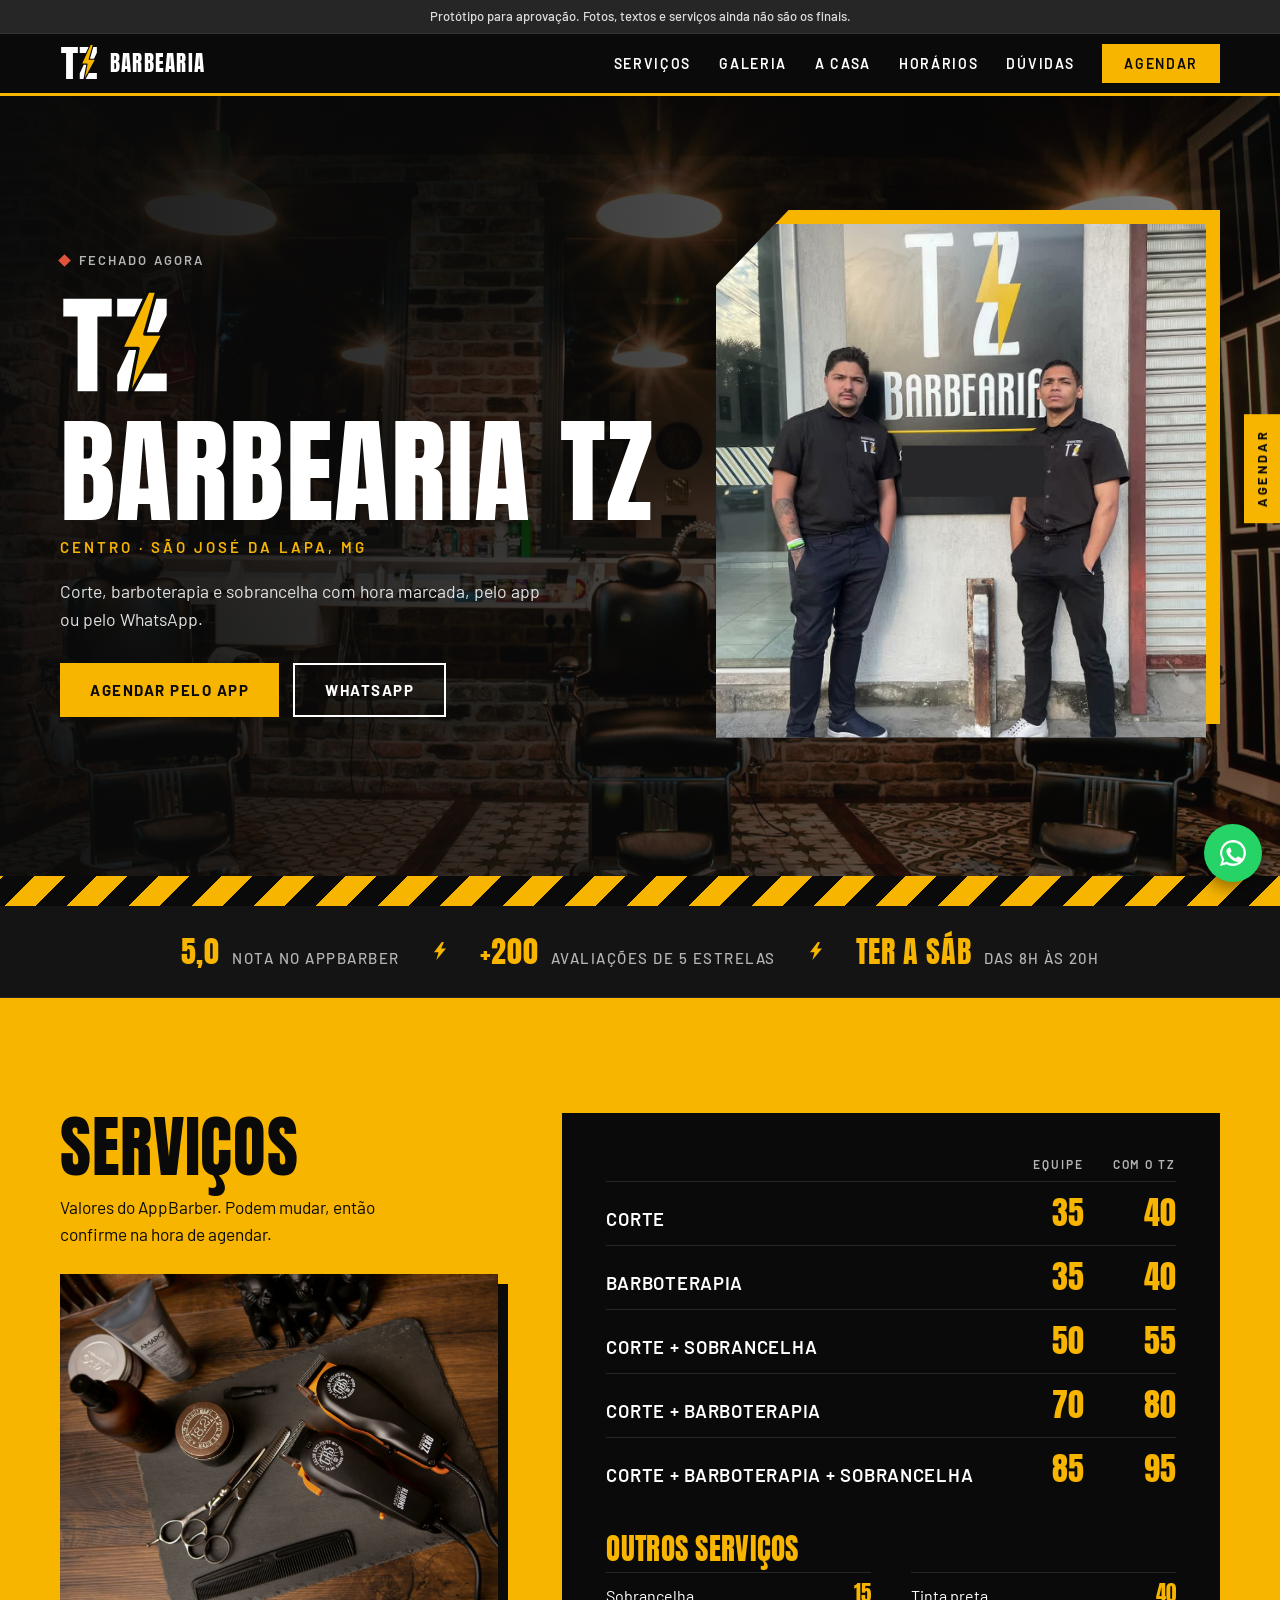
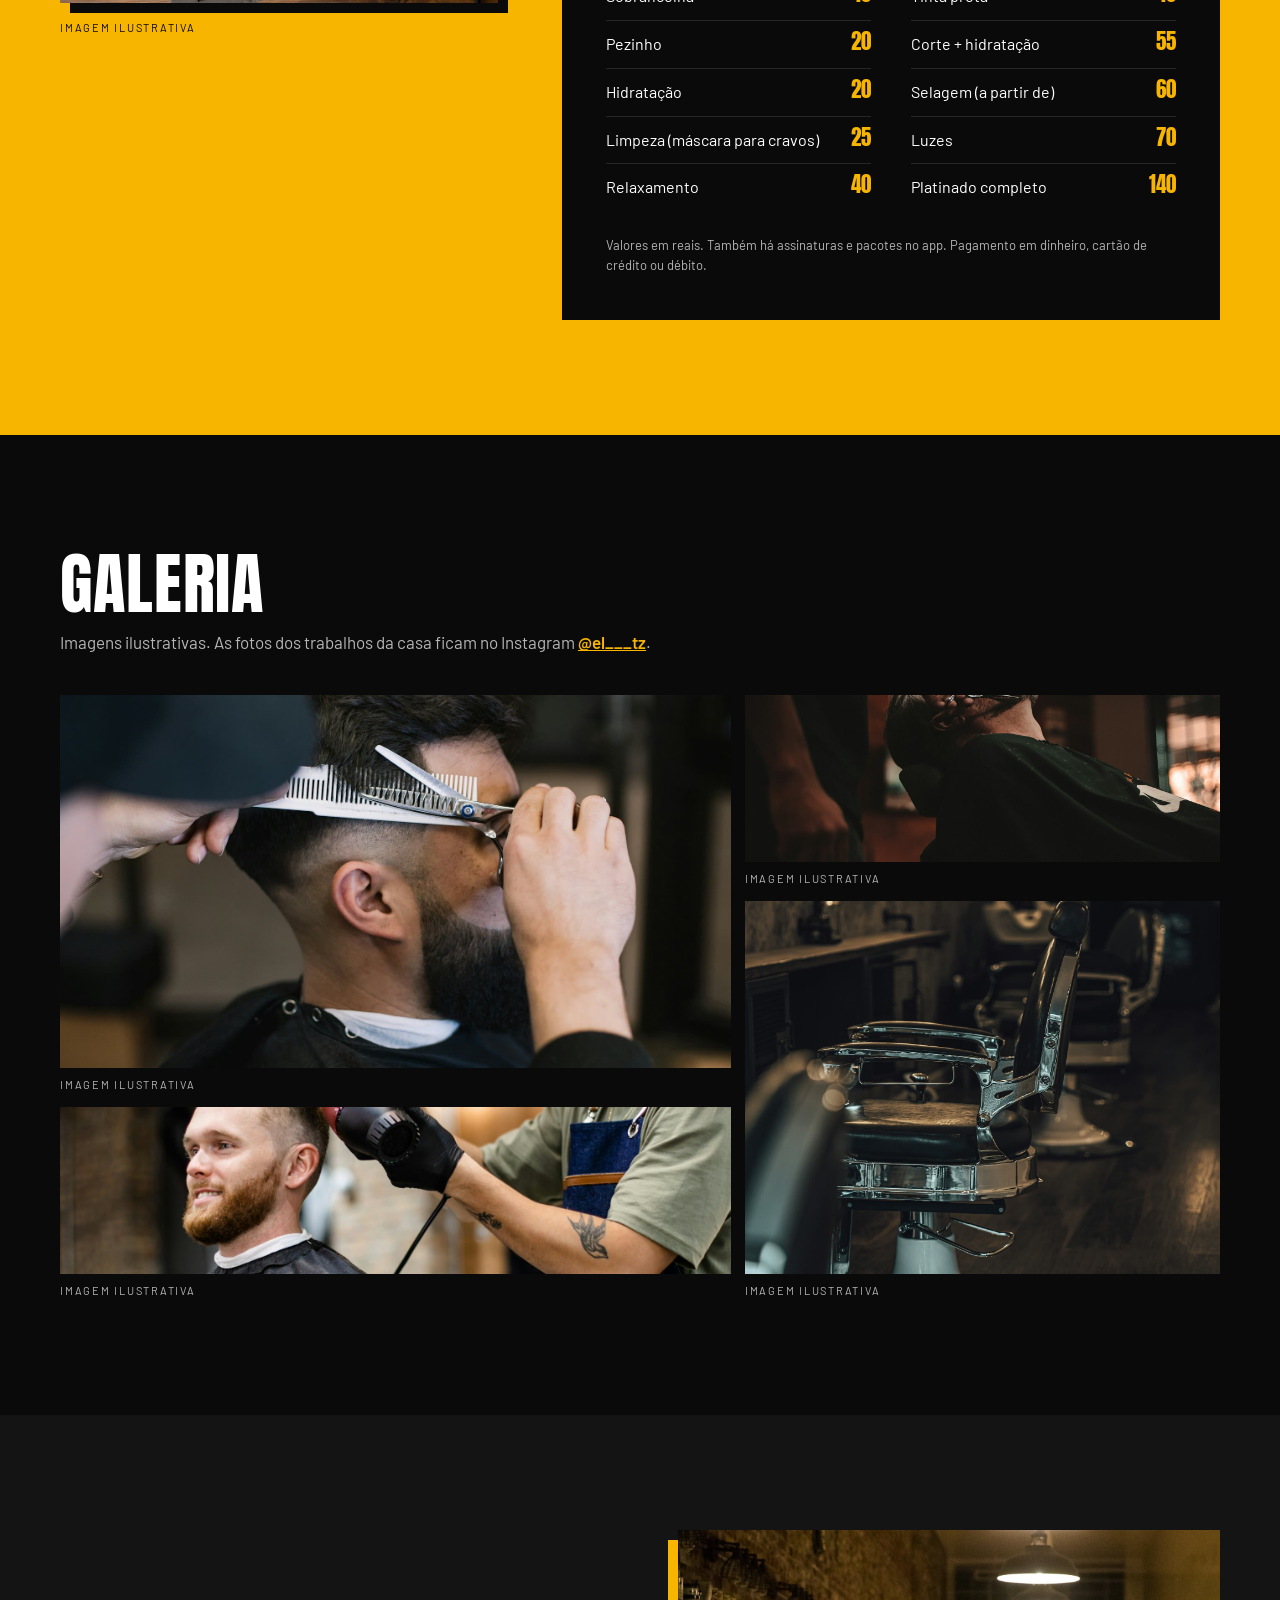
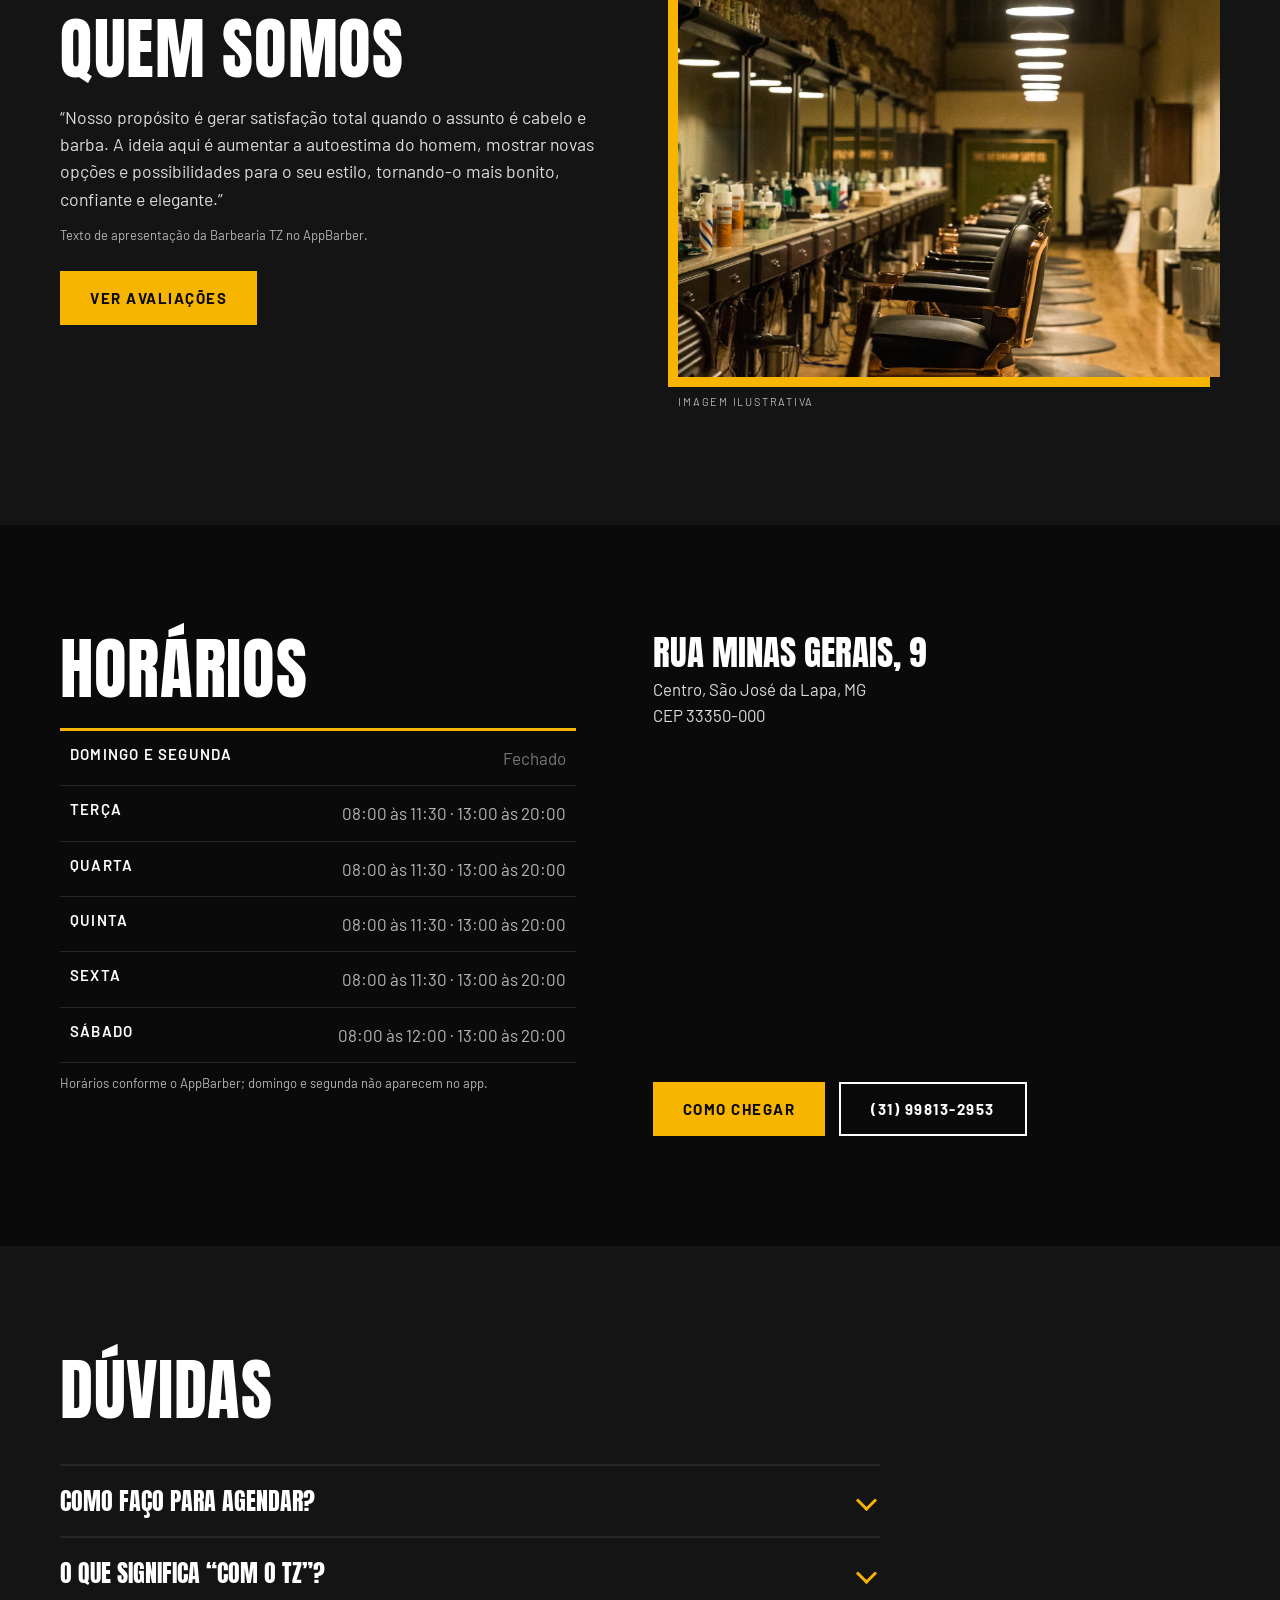
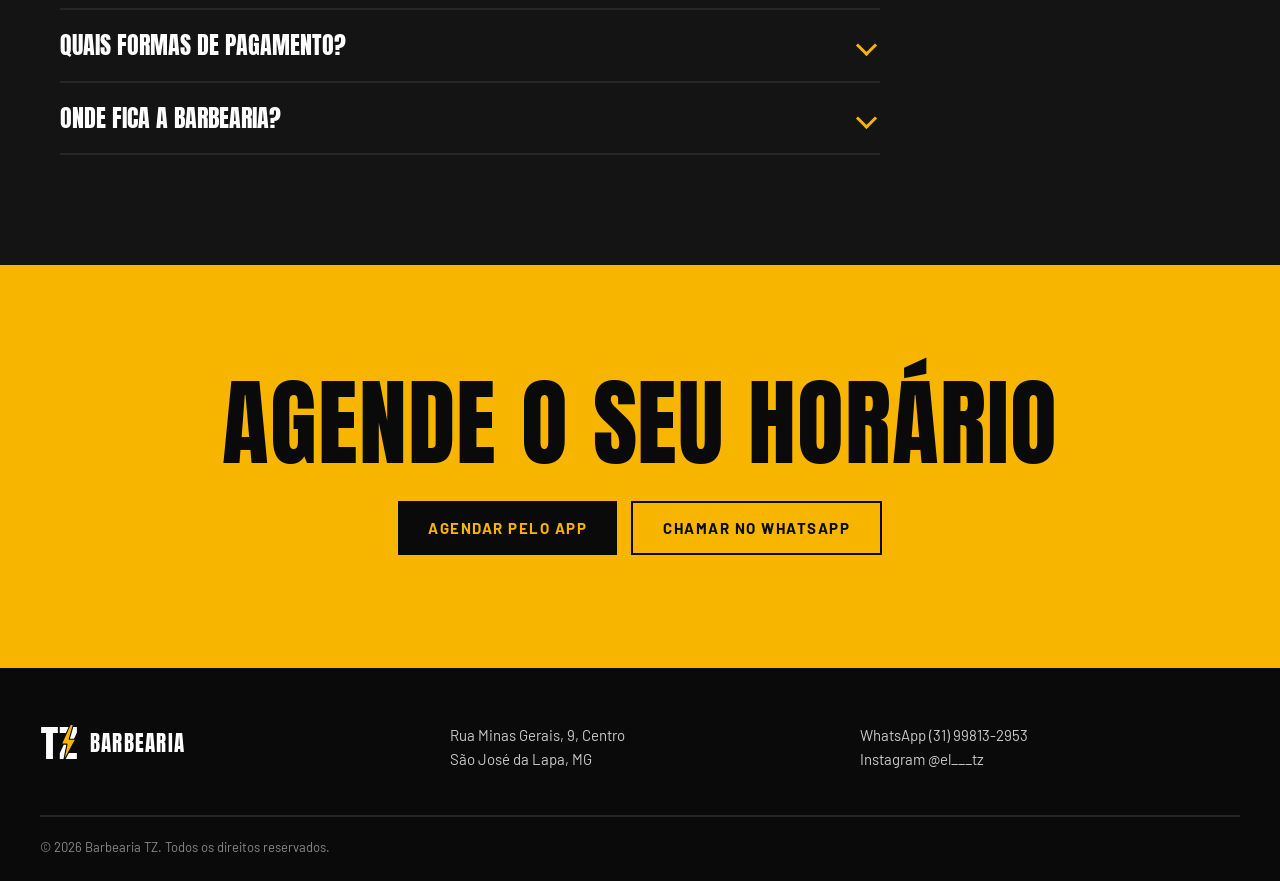
==== 2-raio/index.html @ e1d06c8e "Barbearia TZ: três protótipos (tradição, raio, clube)" ====
<!doctype html>
<html lang="pt-BR">
<head>
<meta charset="utf-8">
<meta name="viewport" content="width=device-width, initial-scale=1">
<title>Barbearia TZ | Barbearia em São José da Lapa</title>
<meta name="description" content="Barbearia TZ, no Centro de São José da Lapa (MG). Corte, barboterapia e sobrancelha com hora marcada pelo app ou pelo WhatsApp.">
<meta name="robots" content="noindex, nofollow">
<meta name="theme-color" content="#0a0a0a">
<meta property="og:title" content="Barbearia TZ | São José da Lapa">
<meta property="og:description" content="Corte, barba e sobrancelha com hora marcada.">
<meta property="og:image" content="og.png">
<link rel="icon" href="favicon.svg" type="image/svg+xml">
<link rel="apple-touch-icon" href="apple-touch-icon.png">
<link rel="preload" href="fonts/anton-latin-400-normal.woff2" as="font" type="font/woff2" crossorigin>
<link rel="preload" href="fonts/barlow-latin-500-normal.woff2" as="font" type="font/woff2" crossorigin>
<link rel="stylesheet" href="style.css">
</head>
<body>
<svg width="0" height="0" style="position:absolute" aria-hidden="true">
  <symbol id="tz" viewBox="0 0 100 100">
    <path fill="currentColor" d="M3 8H47V24H34V92H16V24H3Z"/>
    <path fill="currentColor" d="M52 8H97V23L72 76H97V92H52V77L77 24H52Z"/>
    <path fill="#f7b500" stroke="#0a0a0a" stroke-width="3" stroke-linejoin="round" d="M80 1L56 53H71L62 99L94 40H77L88 1Z"/>
  </symbol>
  <symbol id="raio" viewBox="0 0 40 60"><path fill="currentColor" d="M26 0L0 34H15L8 60L40 22H24L33 0Z"/></symbol>
  <symbol id="zap" viewBox="0 0 32 32"><path fill="currentColor" d="M16 3a13 13 0 0 0-11 19.7L3 29l6.5-1.7A13 13 0 1 0 16 3zm0 2.4a10.6 10.6 0 1 1-5.6 19.6l-.4-.2-3.8 1 1-3.7-.3-.4A10.6 10.6 0 0 1 16 5.4zm-4.3 5.5c-.3 0-.7.1-1 .5-.4.4-1.3 1.3-1.3 3.1s1.4 3.6 1.5 3.8c.2.2 2.6 4.1 6.4 5.6 3.2 1.2 3.8 1 4.5.9.7-.1 2.2-.9 2.5-1.8.3-.9.3-1.6.2-1.8-.1-.2-.4-.3-.8-.5l-2.5-1.2c-.3-.1-.6-.2-.9.2l-1.1 1.4c-.2.3-.5.3-.9.1-.4-.2-1.6-.6-3-1.9-1.100-1-1.900-2.300-2.100-2.700-.2-.4 0-.6.2-.8l.6-.7c.2-.2.3-.4.4-.7.1-.3 0-.5 0-.7l-1.100-2.700c-.3-.7-.6-.7-.9-.7z"/></symbol>
</svg>

<div class="faixa">Protótipo para aprovação. Fotos, textos e serviços ainda não são os finais.</div>

<header class="topo">
  <a class="marca" href="#inicio" aria-label="Barbearia TZ, início">
    <svg class="marca-tz" aria-hidden="true"><use href="#tz"/></svg>
    <span>Barbearia</span>
  </a>
  <nav class="nav" aria-label="Principal">
    <a href="#servicos">Serviços</a>
    <a href="#galeria">Galeria</a>
    <a href="#casa">A casa</a>
    <a href="#horarios">Horários</a>
    <a href="#perguntas">Dúvidas</a>
    <a class="nav-cta" href="https://sites.appbarber.com.br/barbeariatz" target="_blank" rel="noopener">Agendar</a>
  </nav>
  <button class="menu-btn" type="button" aria-label="Abrir menu" aria-expanded="false"><span></span><span></span></button>
</header>

<a class="aba" href="https://sites.appbarber.com.br/barbeariatz" target="_blank" rel="noopener">Agendar</a>
<a class="zap" data-wa href="#" aria-label="Chamar no WhatsApp"><svg aria-hidden="true"><use href="#zap"/></svg></a>

<main id="inicio">

<section class="hero">
  <div class="hero-fundo" aria-hidden="true"></div>
  <div class="hero-in">
    <div class="hero-txt">
      <p class="aberto" data-aberto><i></i><span class="txt">Horário</span></p>
      <svg class="hero-tz" aria-label="TZ"><use href="#tz"/></svg>
      <h1>Barbearia TZ</h1>
      <p class="cidade">Centro · São José da Lapa, MG</p>
      <p class="lead">Corte, barboterapia e sobrancelha com hora marcada, pelo app ou pelo WhatsApp.</p>
      <div class="acoes">
        <a class="btn btn-am" href="https://sites.appbarber.com.br/barbeariatz" target="_blank" rel="noopener">Agendar pelo app</a>
        <a class="btn btn-ln" data-wa href="#">WhatsApp</a>
      </div>
    </div>
    <figure class="hero-foto">
      <img src="img/dupla.jpg" alt="Dois barbeiros da Barbearia TZ em frente à fachada da loja" width="1200" height="1200" fetchpriority="high">
    </figure>
  </div>
</section>

<div class="toldo" aria-hidden="true"></div>

<section class="fatos" aria-label="Destaques">
  <p><b>5,0</b> nota no AppBarber</p>
  <svg aria-hidden="true"><use href="#raio"/></svg>
  <p><b>+200</b> avaliações de 5 estrelas</p>
  <svg aria-hidden="true"><use href="#raio"/></svg>
  <p><b>Ter a sáb</b> das 8h às 20h</p>
</section>

<section class="servicos" id="servicos">
  <div class="wrap serv-grid">
    <div class="serv-lado rv">
      <h2>Serviços</h2>
      <p>Valores do AppBarber. Podem mudar, então confirme na hora de agendar.</p>
      <figure>
        <img src="img/ferramentas.jpg" alt="Máquinas, tesoura e pente sobre uma bancada" loading="lazy">
        <figcaption>Imagem ilustrativa</figcaption>
      </figure>
    </div>
    <div class="quadro rv">
      <div class="q-cab"><span></span><span>Equipe</span><span>Com o TZ</span></div>
      <div class="q-lin"><span>Corte</span><b>35</b><b>40</b></div>
      <div class="q-lin"><span>Barboterapia</span><b>35</b><b>40</b></div>
      <div class="q-lin"><span>Corte + sobrancelha</span><b>50</b><b>55</b></div>
      <div class="q-lin"><span>Corte + barboterapia</span><b>70</b><b>80</b></div>
      <div class="q-lin"><span>Corte + barboterapia + sobrancelha</span><b>85</b><b>95</b></div>
      <h3>Outros serviços</h3>
      <ul>
        <li><span>Sobrancelha</span><b>15</b></li>
        <li><span>Pezinho</span><b>20</b></li>
        <li><span>Hidratação</span><b>20</b></li>
        <li><span>Limpeza (máscara para cravos)</span><b>25</b></li>
        <li><span>Relaxamento</span><b>40</b></li>
        <li><span>Tinta preta</span><b>40</b></li>
        <li><span>Corte + hidratação</span><b>55</b></li>
        <li><span>Selagem (a partir de)</span><b>60</b></li>
        <li><span>Luzes</span><b>70</b></li>
        <li><span>Platinado completo</span><b>140</b></li>
      </ul>
      <p class="q-nota">Valores em reais. Também há assinaturas e pacotes no app. Pagamento em dinheiro, cartão de crédito ou débito.</p>
    </div>
  </div>
</section>

<section class="galeria" id="galeria">
  <div class="wrap">
    <div class="cab rv"><h2>Galeria</h2><p>Imagens ilustrativas. As fotos dos trabalhos da casa ficam no Instagram <a href="https://www.instagram.com/el___tz/" target="_blank" rel="noopener">@el___tz</a>.</p></div>
    <div class="colagem">
      <figure class="g1 rv"><img src="img/tesoura.jpg" alt="Barbeiro aparando o cabelo com tesoura e pente" loading="lazy"><figcaption>Imagem ilustrativa</figcaption></figure>
      <figure class="g2 rv"><img src="img/cliente-cadeira.jpg" alt="Cliente com a cabeça inclinada durante o acabamento da barba" loading="lazy"><figcaption>Imagem ilustrativa</figcaption></figure>
      <figure class="g3 rv"><img src="img/cadeira-preta.jpg" alt="Detalhe de uma cadeira de barbeiro preta e cromada" loading="lazy"><figcaption>Imagem ilustrativa</figcaption></figure>
      <figure class="g4 rv"><img src="img/secador.jpg" alt="Barbeiro secando o cabelo de um cliente" loading="lazy"><figcaption>Imagem ilustrativa</figcaption></figure>
    </div>
  </div>
</section>

<section class="casa" id="casa">
  <div class="wrap casa-grid">
    <div class="casa-txt rv">
      <h2>Quem somos</h2>
      <p>“Nosso propósito é gerar satisfação total quando o assunto é cabelo e barba. A ideia aqui é aumentar a autoestima do homem, mostrar novas opções e possibilidades para o seu estilo, tornando-o mais bonito, confiante e elegante.”</p>
      <p class="peq">Texto de apresentação da Barbearia TZ no AppBarber.</p>
      <a class="btn btn-am" href="https://sites.appbarber.com.br/barbeariatz" target="_blank" rel="noopener">Ver avaliações</a>
    </div>
    <figure class="casa-foto rv">
      <img src="img/luminarias.jpg" alt="Interior de barbearia com cadeiras alinhadas e luminárias no teto" loading="lazy">
      <figcaption>Imagem ilustrativa</figcaption>
    </figure>
  </div>
</section>

<section class="horarios" id="horarios">
  <div class="wrap hor-grid">
    <div class="rv">
      <h2>Horários</h2>
      <ul class="hor">
        <li class="off"><span>Domingo e segunda</span><b>Fechado</b></li>
        <li data-dia="2"><span>Terça</span><b>08:00 às 11:30 · 13:00 às 20:00</b></li>
        <li data-dia="3"><span>Quarta</span><b>08:00 às 11:30 · 13:00 às 20:00</b></li>
        <li data-dia="4"><span>Quinta</span><b>08:00 às 11:30 · 13:00 às 20:00</b></li>
        <li data-dia="5"><span>Sexta</span><b>08:00 às 11:30 · 13:00 às 20:00</b></li>
        <li data-dia="6"><span>Sábado</span><b>08:00 às 12:00 · 13:00 às 20:00</b></li>
      </ul>
      <p class="peq">Horários conforme o AppBarber; domingo e segunda não aparecem no app.</p>
    </div>
    <div class="local rv">
      <address><b>Rua Minas Gerais, 9</b>Centro, São José da Lapa, MG<br>CEP 33350-000</address>
      <div class="mapa"><iframe title="Mapa da Barbearia TZ" loading="lazy" referrerpolicy="no-referrer-when-downgrade" src="https://maps.google.com/maps?q=Rua%20Minas%20Gerais%209%20S%C3%A3o%20Jos%C3%A9%20da%20Lapa%20MG&amp;output=embed"></iframe></div>
      <div class="acoes">
        <a class="btn btn-am" href="https://www.google.com/maps/search/?api=1&amp;query=Rua+Minas+Gerais+9+Centro+S%C3%A3o+Jos%C3%A9+da+Lapa+MG" target="_blank" rel="noopener">Como chegar</a>
        <a class="btn btn-ln" data-wa href="#">(31) 99813-2953</a>
      </div>
    </div>
  </div>
</section>

<section class="duvidas" id="perguntas">
  <div class="wrap">
    <div class="cab rv"><h2>Dúvidas</h2></div>
    <div class="faq rv">
      <details><summary>Como faço para agendar?</summary><div><p>Pelo app ou site do AppBarber (botão “Agendar pelo app”) ou chamando no WhatsApp (31) 99813-2953.</p></div></details>
      <details><summary>O que significa “com o TZ”?</summary><div><p>É o atendimento feito pelo próprio TZ, com valor um pouco maior. Confirme os detalhes no app.</p></div></details>
      <details><summary>Quais formas de pagamento?</summary><div><p>Dinheiro, cartão de crédito e cartão de débito.</p></div></details>
      <details><summary>Onde fica a barbearia?</summary><div><p>Rua Minas Gerais, 9, Centro, em São José da Lapa (MG).</p></div></details>
    </div>
  </div>
</section>

<section class="fecho">
  <h2>Agende o seu horário</h2>
  <div class="acoes">
    <a class="btn btn-pr" href="https://sites.appbarber.com.br/barbeariatz" target="_blank" rel="noopener">Agendar pelo app</a>
    <a class="btn btn-pr-ln" data-wa href="#">Chamar no WhatsApp</a>
  </div>
</section>
</main>

<footer class="rodape">
  <div class="rod-grid">
    <a class="marca" href="#inicio"><svg class="marca-tz" aria-hidden="true"><use href="#tz"/></svg><span>Barbearia</span></a>
    <p>Rua Minas Gerais, 9, Centro<br>São José da Lapa, MG</p>
    <p><a data-wa href="#">WhatsApp (31) 99813-2953</a><br><a href="https://www.instagram.com/el___tz/" target="_blank" rel="noopener">Instagram @el___tz</a></p>
  </div>
  <p class="rod-fim">© <span data-ano>2026</span> Barbearia TZ. Todos os direitos reservados.</p>
</footer>

<script src="comum.js" defer></script>
</body>
</html>
---- 2-raio/style.css ----
/* Barbearia TZ, versão 2: Raio (preto e amarelo, fotos reais, tipografia condensada) */
@font-face{font-family:"Anton";font-weight:400;font-display:swap;src:url(fonts/anton-latin-400-normal.woff2) format("woff2")}
@font-face{font-family:"Barlow";font-weight:400;font-display:swap;src:url(fonts/barlow-latin-400-normal.woff2) format("woff2")}
@font-face{font-family:"Barlow";font-weight:500;font-display:swap;src:url(fonts/barlow-latin-500-normal.woff2) format("woff2")}
@font-face{font-family:"Barlow";font-weight:600;font-display:swap;src:url(fonts/barlow-latin-600-normal.woff2) format("woff2")}
@font-face{font-family:"Barlow";font-weight:700;font-display:swap;src:url(fonts/barlow-latin-700-normal.woff2) format("woff2")}

:root{--p:#0a0a0a;--p2:#141414;--p3:#262626;--am:#f7b500;--br:#fff;--cz:#b5b5b5;--disp:"Anton",Impact,sans-serif;--txt:"Barlow",system-ui,sans-serif;--max:1200px}
*{box-sizing:border-box;margin:0;padding:0}
html{scroll-behavior:smooth;scroll-padding-top:80px;interpolate-size:allow-keywords}
body{background:var(--p);color:var(--br);font:400 17px/1.55 var(--txt);-webkit-font-smoothing:antialiased;overflow-x:hidden}
img{display:block;max-width:100%;height:auto}
a{color:inherit}
h1,h2,h3{font-family:var(--disp);font-weight:400;text-transform:uppercase;line-height:1;letter-spacing:.01em}
h2{font-size:clamp(2.4rem,5.6vw,4.2rem)}
.wrap{max-width:var(--max);margin:0 auto;padding:0 20px}
.peq{font-size:13px;color:var(--cz)}
.faixa{background:var(--p3);color:#ddd;font:500 13px/1.3 var(--txt);text-align:center;padding:8px 14px;border-bottom:1px solid #333}

/* topo */
.topo{position:sticky;top:0;z-index:50;display:flex;align-items:center;justify-content:space-between;padding:10px max(20px,calc((100vw - var(--max))/2 + 20px));background:var(--p);border-bottom:3px solid var(--am)}
.marca{display:flex;align-items:center;gap:12px;text-decoration:none;font:400 1.3rem var(--disp);text-transform:uppercase;letter-spacing:.06em}
.marca-tz{width:38px;height:38px;color:#fff}
.nav{display:flex;align-items:center;gap:28px}
.nav a{text-decoration:none;font:600 14px var(--txt);letter-spacing:.12em;text-transform:uppercase}
.nav a:not(.nav-cta):hover{color:var(--am)}
.nav-cta{background:var(--am);color:var(--p);padding:11px 22px;transition:transform .2s,background .2s}
.nav-cta:hover{transform:translateY(-2px);background:#ffc933}
.menu-btn{display:none;background:none;border:0;width:44px;height:44px;position:relative;cursor:pointer}
.menu-btn span{position:absolute;left:9px;right:9px;height:3px;background:#fff;transition:transform .3s,top .3s}
.menu-btn span:first-child{top:16px}.menu-btn span:last-child{top:25px}
.nav-open .menu-btn span:first-child{top:21px;transform:rotate(45deg)}
.nav-open .menu-btn span:last-child{top:21px;transform:rotate(-45deg)}

/* aba lateral e WhatsApp */
.aba{position:fixed;right:0;top:46%;z-index:40;background:var(--am);color:var(--p);font:700 13px var(--txt);letter-spacing:.2em;text-transform:uppercase;text-decoration:none;padding:16px 10px;writing-mode:vertical-rl;transform:rotate(180deg);transition:padding .2s}
.aba:hover{padding-inline:15px}
.zap{position:fixed;right:18px;bottom:18px;z-index:40;width:58px;height:58px;border-radius:50%;background:#25d366;color:#fff;display:grid;place-items:center;box-shadow:0 6px 18px rgba(0,0,0,.45);transition:transform .2s}
.zap:hover{transform:scale(1.07)}
.zap svg{width:32px;height:32px}

/* botões */
.btn{display:inline-flex;align-items:center;justify-content:center;min-height:54px;padding:0 30px;font:700 15px var(--txt);letter-spacing:.1em;text-transform:uppercase;text-decoration:none;transition:transform .2s,background .2s,color .2s,box-shadow .2s}
.btn:hover{transform:translate(-3px,-3px)}
.btn-am{background:var(--am);color:var(--p)}
.btn-am:hover{box-shadow:5px 5px 0 #fff}
.btn-ln{border:2px solid #fff;color:#fff}
.btn-ln:hover{background:#fff;color:var(--p)}
.btn-pr{background:var(--p);color:var(--am)}
.btn-pr:hover{box-shadow:5px 5px 0 #fff}
.btn-pr-ln{border:2px solid var(--p);color:var(--p)}
.btn-pr-ln:hover{background:var(--p);color:var(--am)}
.acoes{display:flex;flex-wrap:wrap;gap:14px;margin-top:30px}

/* hero com foto de fundo */
.hero{position:relative;overflow:hidden;min-height:calc(100svh - 120px);display:flex;align-items:center}
.hero-fundo{position:absolute;inset:0;background:linear-gradient(90deg,rgba(10,10,10,.94) 0,rgba(10,10,10,.78) 45%,rgba(10,10,10,.5) 100%),url(img/cadeira-tijolo.jpg) center/cover}
.hero-in{position:relative;z-index:1;width:100%;max-width:var(--max);margin:0 auto;padding:70px 20px 80px;display:grid;grid-template-columns:1.1fr .9fr;gap:40px;align-items:center}
.aberto{display:inline-flex;align-items:center;gap:10px;font:600 13px var(--txt);letter-spacing:.16em;text-transform:uppercase;color:var(--cz);margin-bottom:22px}
.aberto i{width:9px;height:9px;background:#777;transform:rotate(45deg)}
.aberto.on i{background:#4cc36f}.aberto.off i{background:#e0533a}
.hero-tz{width:clamp(74px,9vw,110px);height:clamp(74px,9vw,110px);color:#fff;display:block;margin-bottom:18px}
.hero h1{font-size:clamp(3.6rem,9vw,7.6rem);line-height:.92}
.cidade{margin-top:14px;font:600 15px var(--txt);letter-spacing:.2em;text-transform:uppercase;color:var(--am)}
.lead{margin-top:22px;max-width:28em;color:#e2e2e2;font-size:1.1rem}
.hero-foto{position:relative;margin-right:14px}
.hero-foto img{width:100%;aspect-ratio:1/1.05;object-fit:cover;object-position:50% 30%;clip-path:polygon(12% 0,100% 0,100% 100%,0 100%,0 12%)}
.hero-foto::before{content:"";position:absolute;inset:-14px -14px 14px 14px;background:var(--am);clip-path:polygon(12% 0,100% 0,100% 100%,0 100%,0 12%);z-index:-1}

/* toldo (listras como as da fachada) */
.toldo{height:30px;background:repeating-linear-gradient(-45deg,var(--am) 0 22px,var(--p) 22px 44px)}

/* fatos */
.fatos{display:flex;flex-wrap:wrap;align-items:center;justify-content:center;gap:14px 34px;padding:30px 20px;background:var(--p2);border-bottom:1px solid var(--p3)}
.fatos p{font:500 15px var(--txt);letter-spacing:.1em;text-transform:uppercase;color:var(--cz)}
.fatos b{font:400 1.9rem/1 var(--disp);color:var(--am);margin-right:8px;letter-spacing:.02em}
.fatos svg{width:12px;height:20px;color:var(--am);flex:none}

/* serviços */
.servicos{background:var(--am);color:var(--p);padding:clamp(70px,9vw,120px) 0}
.serv-grid{display:grid;grid-template-columns:.8fr 1.2fr;gap:clamp(30px,5vw,70px);align-items:start}
.serv-lado{position:sticky;top:100px}
.serv-lado p{margin:14px 0 26px;font-size:1.08rem;max-width:22em}
.serv-lado figure{position:relative}
.serv-lado img{width:100%;aspect-ratio:4/3;object-fit:cover;box-shadow:10px 10px 0 var(--p)}
.serv-lado figcaption,.casa-foto figcaption,.colagem figcaption{font-size:11px;letter-spacing:.16em;text-transform:uppercase;margin-top:16px}
.quadro{background:var(--p);color:#fff;padding:clamp(22px,4vw,44px)}
.q-cab,.q-lin{display:grid;grid-template-columns:1fr 70px 84px;gap:8px;align-items:baseline}
.q-cab{font:600 12px var(--txt);letter-spacing:.16em;text-transform:uppercase;color:var(--cz);text-align:right;padding-bottom:10px}
.q-lin{padding:15px 0;border-top:1px solid var(--p3)}
.q-lin span{font:600 1.15rem/1.2 var(--txt);text-transform:uppercase;letter-spacing:.04em}
.q-lin b{font:400 2rem/1 var(--disp);color:var(--am);text-align:right}
.q-lin:hover{background:rgba(247,181,0,.07)}
.quadro h3{font-size:1.8rem;margin:34px 0 8px;color:var(--am)}
.quadro ul{list-style:none;columns:2;column-gap:40px}
.quadro li{display:flex;justify-content:space-between;gap:12px;padding:11px 0;border-top:1px solid var(--p3);break-inside:avoid;font-size:1rem}
.quadro li b{font:400 1.3rem/1 var(--disp);color:var(--am)}
.q-nota{margin-top:24px;font-size:13px;color:var(--cz)}

/* galeria */
.galeria{padding:clamp(70px,9vw,120px) 0;background:var(--p)}
.cab{margin-bottom:40px}
.cab p{margin-top:12px;color:var(--cz);max-width:36em}
.cab a{color:var(--am);font-weight:600}
.colagem{display:grid;grid-template-columns:repeat(12,1fr);grid-auto-rows:clamp(120px,15vw,200px);gap:14px}
.colagem figure{position:relative;display:flex;flex-direction:column}
.colagem img{width:100%;flex:1;min-height:0;object-fit:cover;transition:transform .6s,filter .4s}
.colagem figure{overflow:hidden}
.colagem figcaption{margin:0;padding:8px 0 0;color:var(--cz);background:var(--p)}
.colagem figure:hover img{transform:scale(1.04)}
.g1{grid-column:1/8;grid-row:1/3}.g2{grid-column:8/13;grid-row:1/2}.g3{grid-column:8/10;grid-row:2/4}.g4{grid-column:1/8;grid-row:3/4}.g3{grid-column:8/13;grid-row:2/4}

/* casa */
.casa{background:var(--p2);padding:clamp(70px,9vw,120px) 0}
.casa-grid{display:grid;grid-template-columns:1fr 1fr;gap:clamp(30px,6vw,80px);align-items:center}
.casa-txt h2{margin-bottom:22px}
.casa-txt p{color:#dcdcdc;margin-bottom:12px;font-size:1.1rem}
.casa-txt .peq{font-size:13px;color:var(--cz)}
.casa-txt .btn{margin-top:14px}
.casa-foto img{width:100%;aspect-ratio:4/3.3;object-fit:cover;box-shadow:-10px 10px 0 var(--am)}
.casa-foto figcaption{color:var(--cz)}

/* horários */
.horarios{padding:clamp(70px,9vw,110px) 0;background:var(--p)}
.hor-grid{display:grid;grid-template-columns:1fr 1.1fr;gap:clamp(30px,6vw,80px);align-items:start}
.hor{list-style:none;margin:26px 0 10px;border-top:3px solid var(--am)}
.hor li{display:flex;justify-content:space-between;gap:14px;padding:14px 10px;border-bottom:1px solid var(--p3)}
.hor li span{font:600 15px var(--txt);text-transform:uppercase;letter-spacing:.08em}
.hor li b{font-weight:400;color:var(--cz);text-align:right}
.hor li.off b{color:#777}
.hor li.hoje{background:var(--am);color:var(--p)}
.hor li.hoje b{color:var(--p);font-weight:600}
.hor li.hoje span::after{content:" · hoje"}
address{font-style:normal;font-size:1.05rem;color:#dcdcdc;margin-bottom:18px}
address b{display:block;font:400 2.2rem/1 var(--disp);text-transform:uppercase;color:#fff;margin-bottom:6px}
.mapa iframe{width:100%;height:300px;border:0;filter:grayscale(1) contrast(1.1) invert(.92)}

/* faq */
.duvidas{padding:clamp(70px,9vw,110px) 0;background:var(--p2)}
.faq{max-width:820px}
details{border-bottom:2px solid var(--p3)}
details:first-child{border-top:2px solid var(--p3)}
summary{list-style:none;cursor:pointer;display:flex;justify-content:space-between;align-items:center;gap:18px;padding:22px 0;font:400 1.5rem/1.1 var(--disp);text-transform:uppercase}
summary::-webkit-details-marker{display:none}
summary::after{content:"";flex:none;width:12px;height:12px;border-right:3px solid var(--am);border-bottom:3px solid var(--am);transform:rotate(45deg);transition:transform .35s;margin-right:6px}
details[open] summary::after{transform:rotate(-135deg)}
details::details-content{block-size:0;overflow:hidden;transition:block-size .35s ease,content-visibility .35s allow-discrete}
details[open]::details-content{block-size:auto}
details p{padding:0 0 24px;color:#dcdcdc}

/* fecho */
.fecho{background:var(--am);color:var(--p);text-align:center;padding:clamp(70px,9vw,110px) 20px}
.fecho h2{font-size:clamp(2.8rem,8vw,6rem)}
.fecho .acoes{justify-content:center}

/* rodapé */
.rodape{background:var(--p);padding:56px 20px 24px;border-top:3px solid var(--am)}
.rod-grid{max-width:var(--max);margin:0 auto;display:grid;grid-template-columns:1fr 1fr 1fr;gap:30px;align-items:start}
.rodape p{color:#c8c8c8;font-size:15px}
.rodape a{text-decoration:none}.rodape p a:hover{color:var(--am)}
.rod-fim{max-width:var(--max);margin:44px auto 0;padding-top:20px;border-top:2px solid var(--p3);font-size:13px!important;color:#888!important}

/* animações */
.rv{opacity:0;transform:translateY(26px);transition:opacity .7s ease,transform .7s cubic-bezier(.2,.7,.2,1)}
.rv.vis{opacity:1;transform:none}
.colagem .rv:nth-child(2){transition-delay:.07s}.colagem .rv:nth-child(3){transition-delay:.14s}.colagem .rv:nth-child(4){transition-delay:.21s}
@media (prefers-reduced-motion:reduce){
  html{scroll-behavior:auto}
  *{transition-duration:.01ms!important;animation:none!important}
  .rv{opacity:1;transform:none}
}

/* celular */
@media (max-width:900px){
  body{font-size:16px}
  .menu-btn{display:block}
  .nav{position:fixed;inset:0 0 0 auto;width:min(320px,86vw);flex-direction:column;align-items:flex-start;justify-content:center;gap:24px;padding:40px 32px;background:var(--p);border-left:3px solid var(--am);transform:translateX(105%);transition:transform .4s cubic-bezier(.2,.7,.2,1)}
  .nav a{font-size:20px}
  .nav-open .nav{transform:none}
  .topo{z-index:60}
  .aba{display:none}
  .hero{min-height:0}
  .hero-fundo{background:linear-gradient(rgba(10,10,10,.82),rgba(10,10,10,.9)),url(img/cadeira-tijolo.jpg) center/cover}
  .hero-in{grid-template-columns:1fr;padding:40px 20px 60px;gap:44px}
  .hero-foto{max-width:480px;width:calc(100% - 14px)}
  .serv-grid,.casa-grid,.hor-grid{grid-template-columns:1fr}
  .serv-lado{position:static}
  .serv-lado img{aspect-ratio:16/10}
  .q-cab,.q-lin{grid-template-columns:1fr 54px 78px}
  .q-lin span{font-size:1rem}
  .q-lin b{font-size:1.6rem}
  .quadro ul{columns:1}
  .colagem{grid-template-columns:1fr 1fr;grid-auto-rows:46vw}
  .g1{grid-column:1/3;grid-row:1/2}.g2{grid-column:1/2;grid-row:2/3}.g3{grid-column:2/3;grid-row:2/3}.g4{grid-column:1/3;grid-row:3/4}
  .rod-grid{grid-template-columns:1fr}
  .acoes .btn{flex:1 1 100%}
}
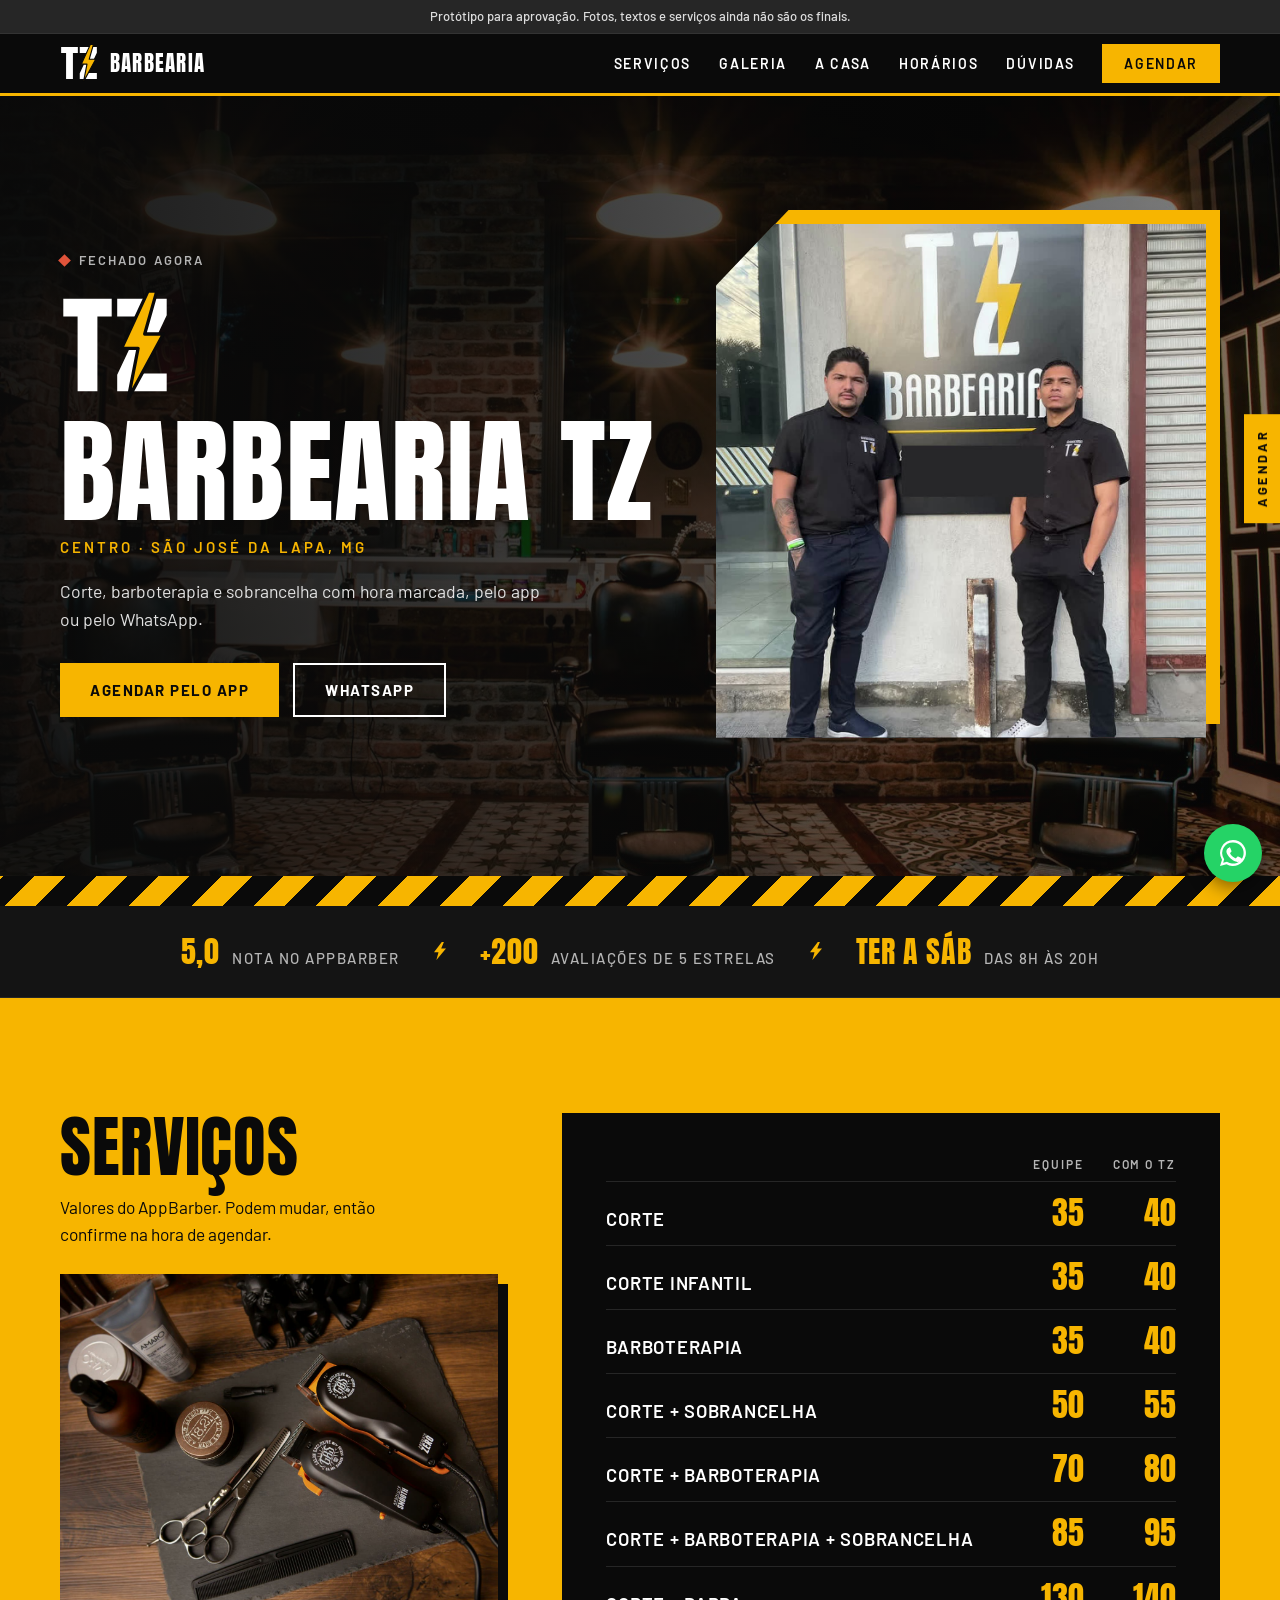
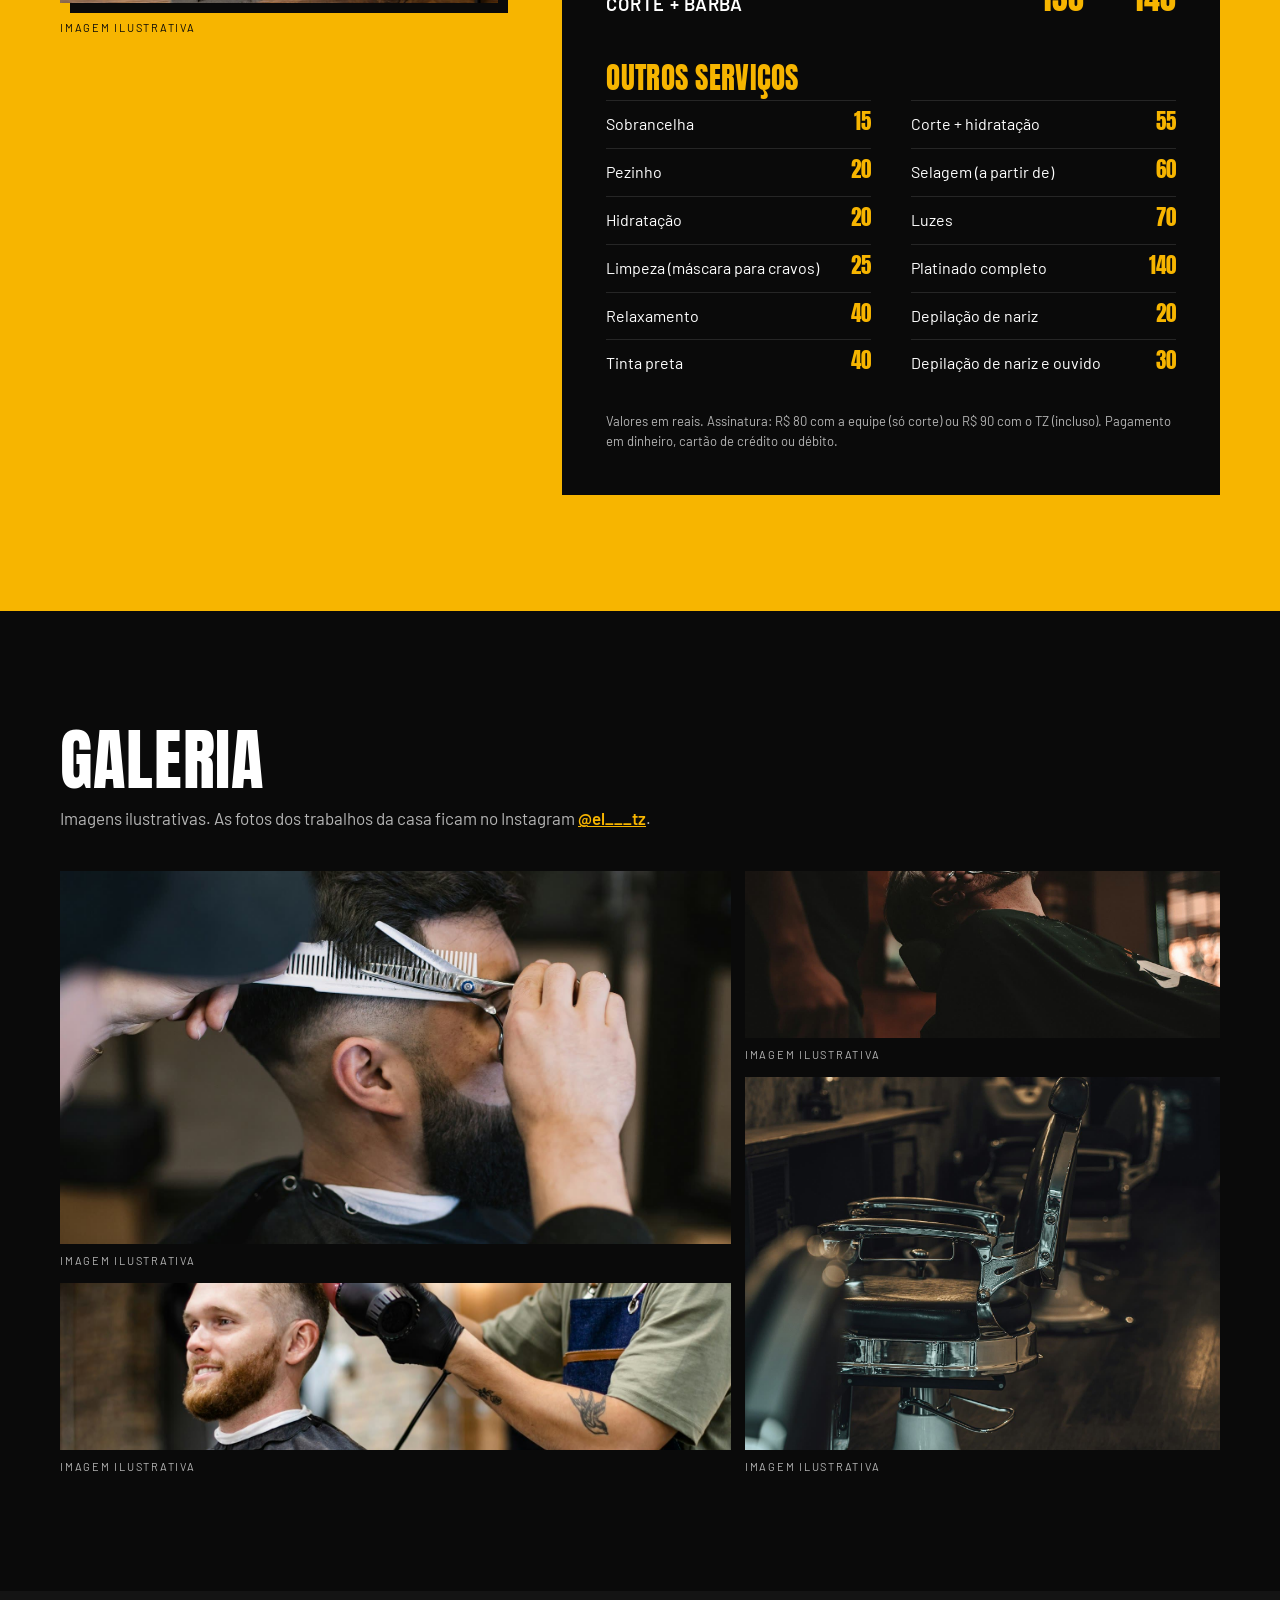
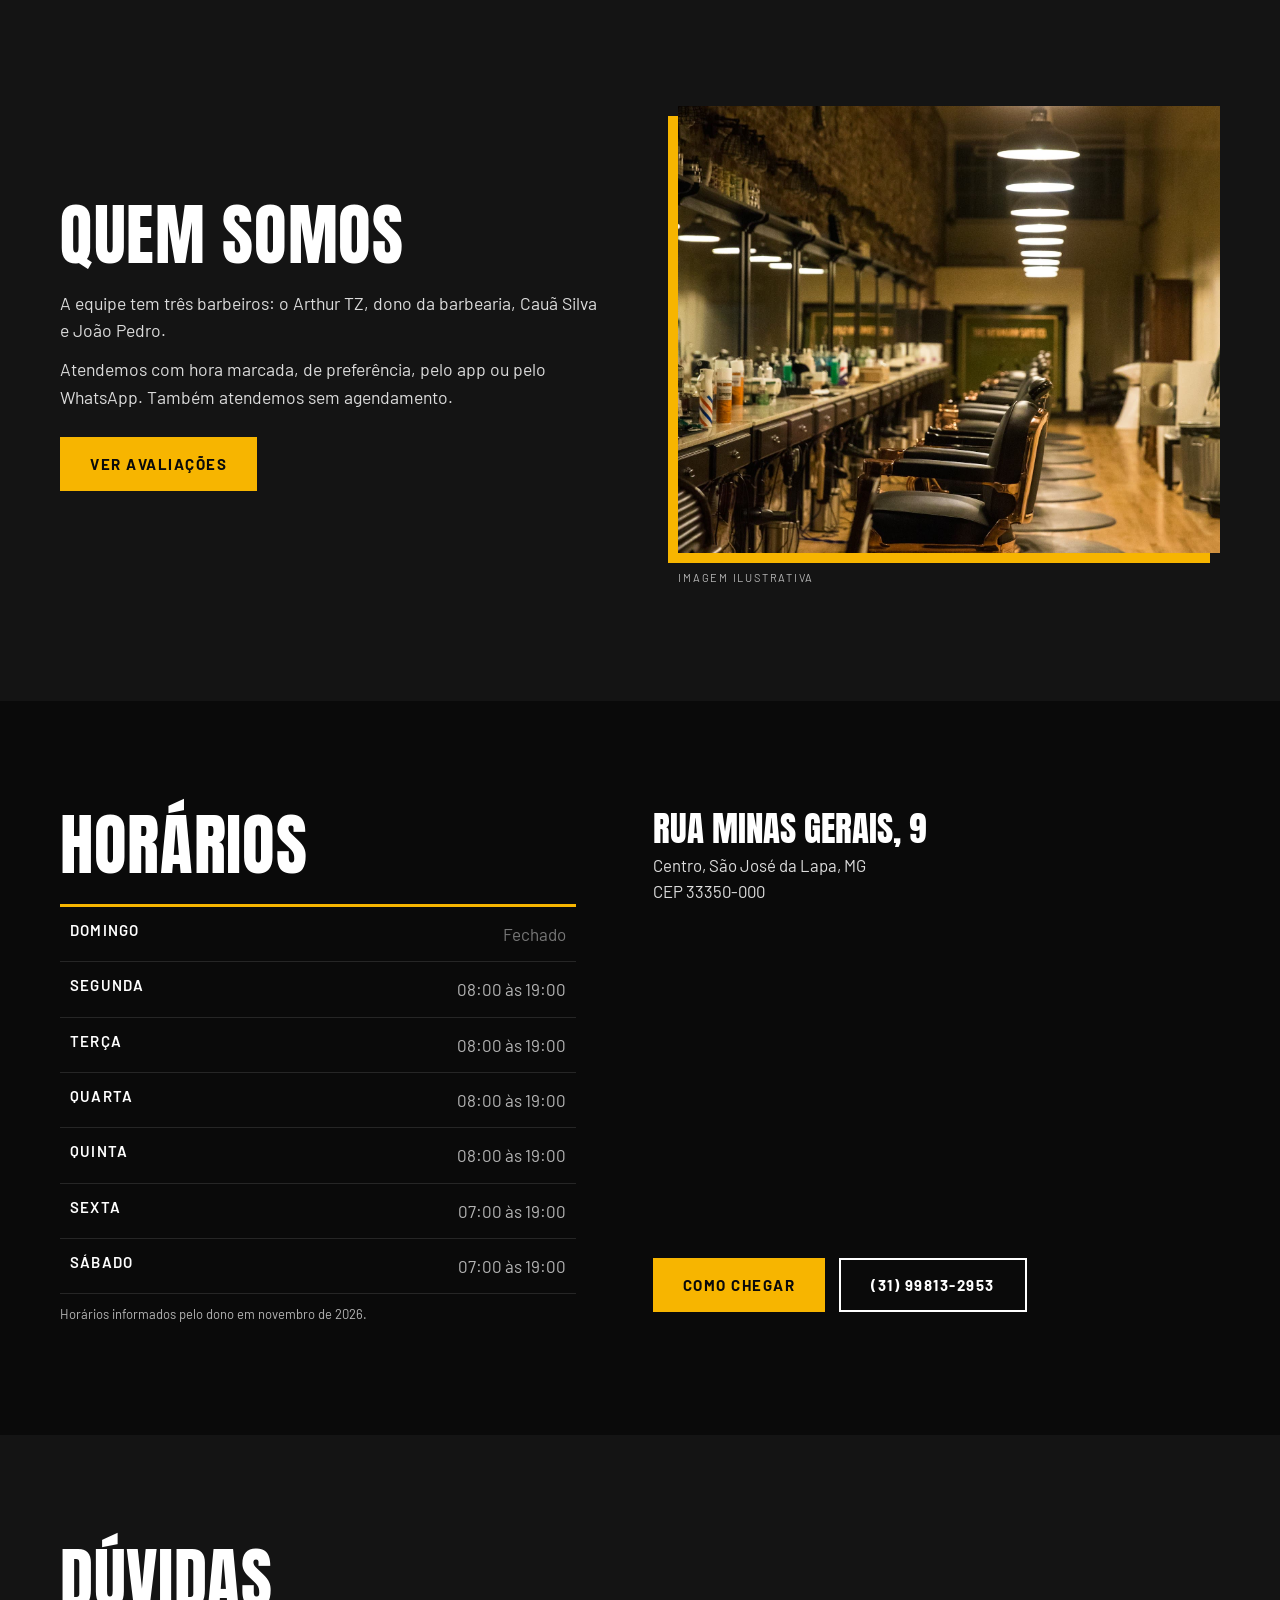
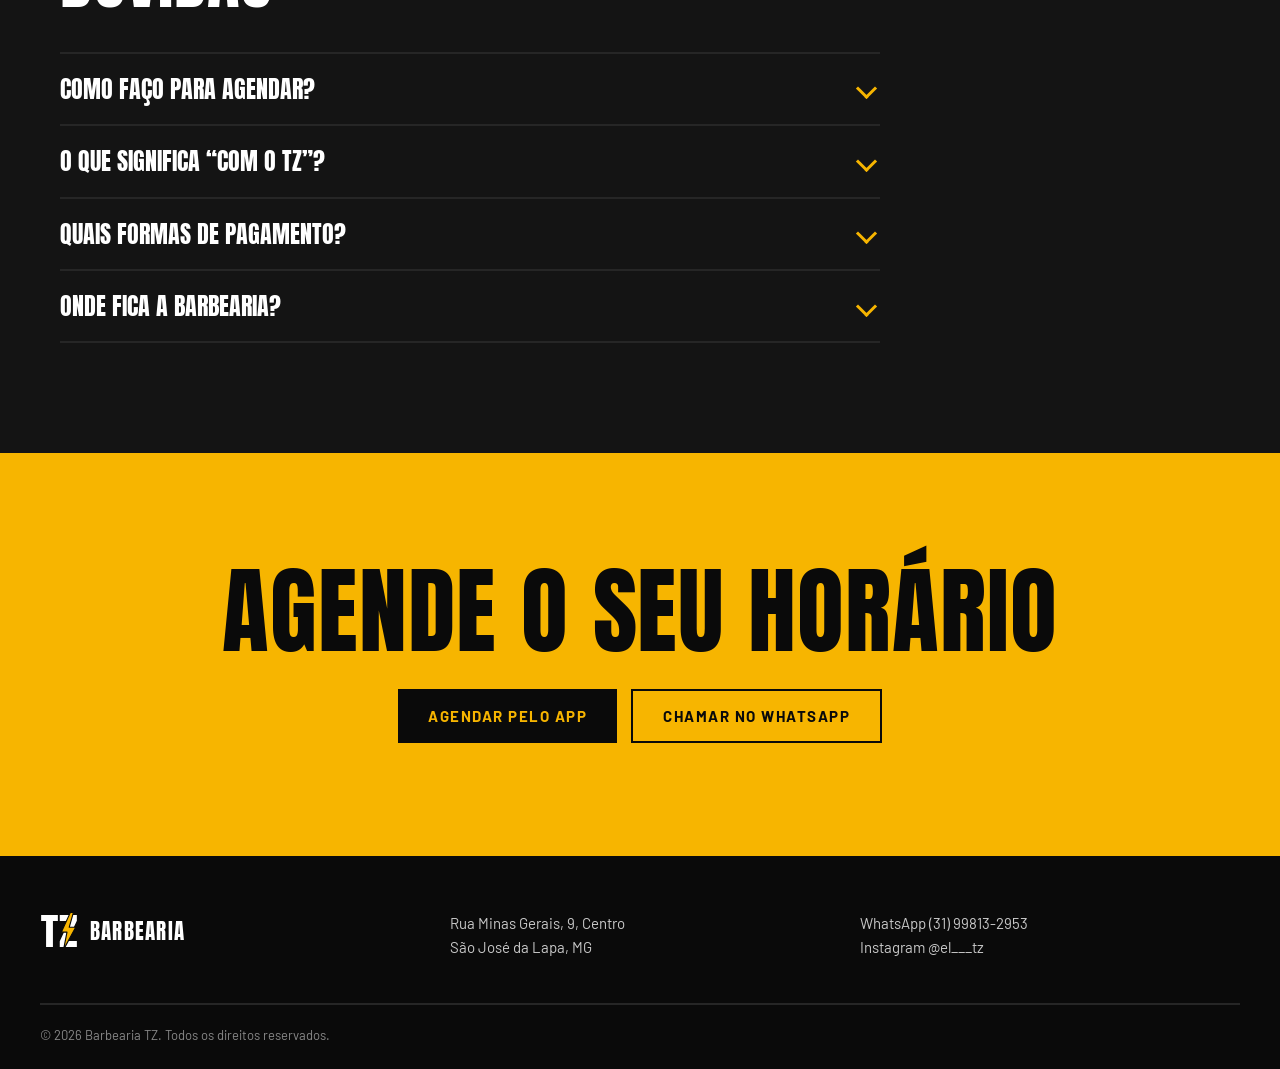
==== commit b419784d: "Barbearia TZ: horários, preços e equipe conforme o dono; frase do AppBarber removida" ====
--- a/2-raio/index.html
+++ b/2-raio/index.html
@@ -93,10 +93,12 @@
     <div class="quadro rv">
       <div class="q-cab"><span></span><span>Equipe</span><span>Com o TZ</span></div>
       <div class="q-lin"><span>Corte</span><b>35</b><b>40</b></div>
+      <div class="q-lin"><span>Corte infantil</span><b>35</b><b>40</b></div>
       <div class="q-lin"><span>Barboterapia</span><b>35</b><b>40</b></div>
       <div class="q-lin"><span>Corte + sobrancelha</span><b>50</b><b>55</b></div>
       <div class="q-lin"><span>Corte + barboterapia</span><b>70</b><b>80</b></div>
       <div class="q-lin"><span>Corte + barboterapia + sobrancelha</span><b>85</b><b>95</b></div>
+      <div class="q-lin"><span>Corte + barba</span><b>130</b><b>140</b></div>
       <h3>Outros serviços</h3>
       <ul>
         <li><span>Sobrancelha</span><b>15</b></li>
@@ -109,8 +111,10 @@
         <li><span>Selagem (a partir de)</span><b>60</b></li>
         <li><span>Luzes</span><b>70</b></li>
         <li><span>Platinado completo</span><b>140</b></li>
+        <li><span>Depilação de nariz</span><b>20</b></li>
+        <li><span>Depilação de nariz e ouvido</span><b>30</b></li>
       </ul>
-      <p class="q-nota">Valores em reais. Também há assinaturas e pacotes no app. Pagamento em dinheiro, cartão de crédito ou débito.</p>
+      <p class="q-nota">Valores em reais. Assinatura: R$ 80 com a equipe (só corte) ou R$ 90 com o TZ (incluso). Pagamento em dinheiro, cartão de crédito ou débito.</p>
     </div>
   </div>
 </section>
@@ -131,8 +135,8 @@
   <div class="wrap casa-grid">
     <div class="casa-txt rv">
       <h2>Quem somos</h2>
-      <p>“Nosso propósito é gerar satisfação total quando o assunto é cabelo e barba. A ideia aqui é aumentar a autoestima do homem, mostrar novas opções e possibilidades para o seu estilo, tornando-o mais bonito, confiante e elegante.”</p>
-      <p class="peq">Texto de apresentação da Barbearia TZ no AppBarber.</p>
+      <p>A equipe tem três barbeiros: o Arthur TZ, dono da barbearia, Cauã Silva e João Pedro.</p>
+      <p>Atendemos com hora marcada, de preferência, pelo app ou pelo WhatsApp. Também atendemos sem agendamento.</p>
       <a class="btn btn-am" href="https://sites.appbarber.com.br/barbeariatz" target="_blank" rel="noopener">Ver avaliações</a>
     </div>
     <figure class="casa-foto rv">
@@ -147,14 +151,15 @@
     <div class="rv">
       <h2>Horários</h2>
       <ul class="hor">
-        <li class="off"><span>Domingo e segunda</span><b>Fechado</b></li>
-        <li data-dia="2"><span>Terça</span><b>08:00 às 11:30 · 13:00 às 20:00</b></li>
-        <li data-dia="3"><span>Quarta</span><b>08:00 às 11:30 · 13:00 às 20:00</b></li>
-        <li data-dia="4"><span>Quinta</span><b>08:00 às 11:30 · 13:00 às 20:00</b></li>
-        <li data-dia="5"><span>Sexta</span><b>08:00 às 11:30 · 13:00 às 20:00</b></li>
-        <li data-dia="6"><span>Sábado</span><b>08:00 às 12:00 · 13:00 às 20:00</b></li>
+        <li class="off"><span>Domingo</span><b>Fechado</b></li>
+        <li data-dia="1"><span>Segunda</span><b>08:00 às 19:00</b></li>
+        <li data-dia="2"><span>Terça</span><b>08:00 às 19:00</b></li>
+        <li data-dia="3"><span>Quarta</span><b>08:00 às 19:00</b></li>
+        <li data-dia="4"><span>Quinta</span><b>08:00 às 19:00</b></li>
+        <li data-dia="5"><span>Sexta</span><b>07:00 às 19:00</b></li>
+        <li data-dia="6"><span>Sábado</span><b>07:00 às 19:00</b></li>
       </ul>
-      <p class="peq">Horários conforme o AppBarber; domingo e segunda não aparecem no app.</p>
+      <p class="peq">Horários informados pelo dono em novembro de 2026.</p>
     </div>
     <div class="local rv">
       <address><b>Rua Minas Gerais, 9</b>Centro, São José da Lapa, MG<br>CEP 33350-000</address>
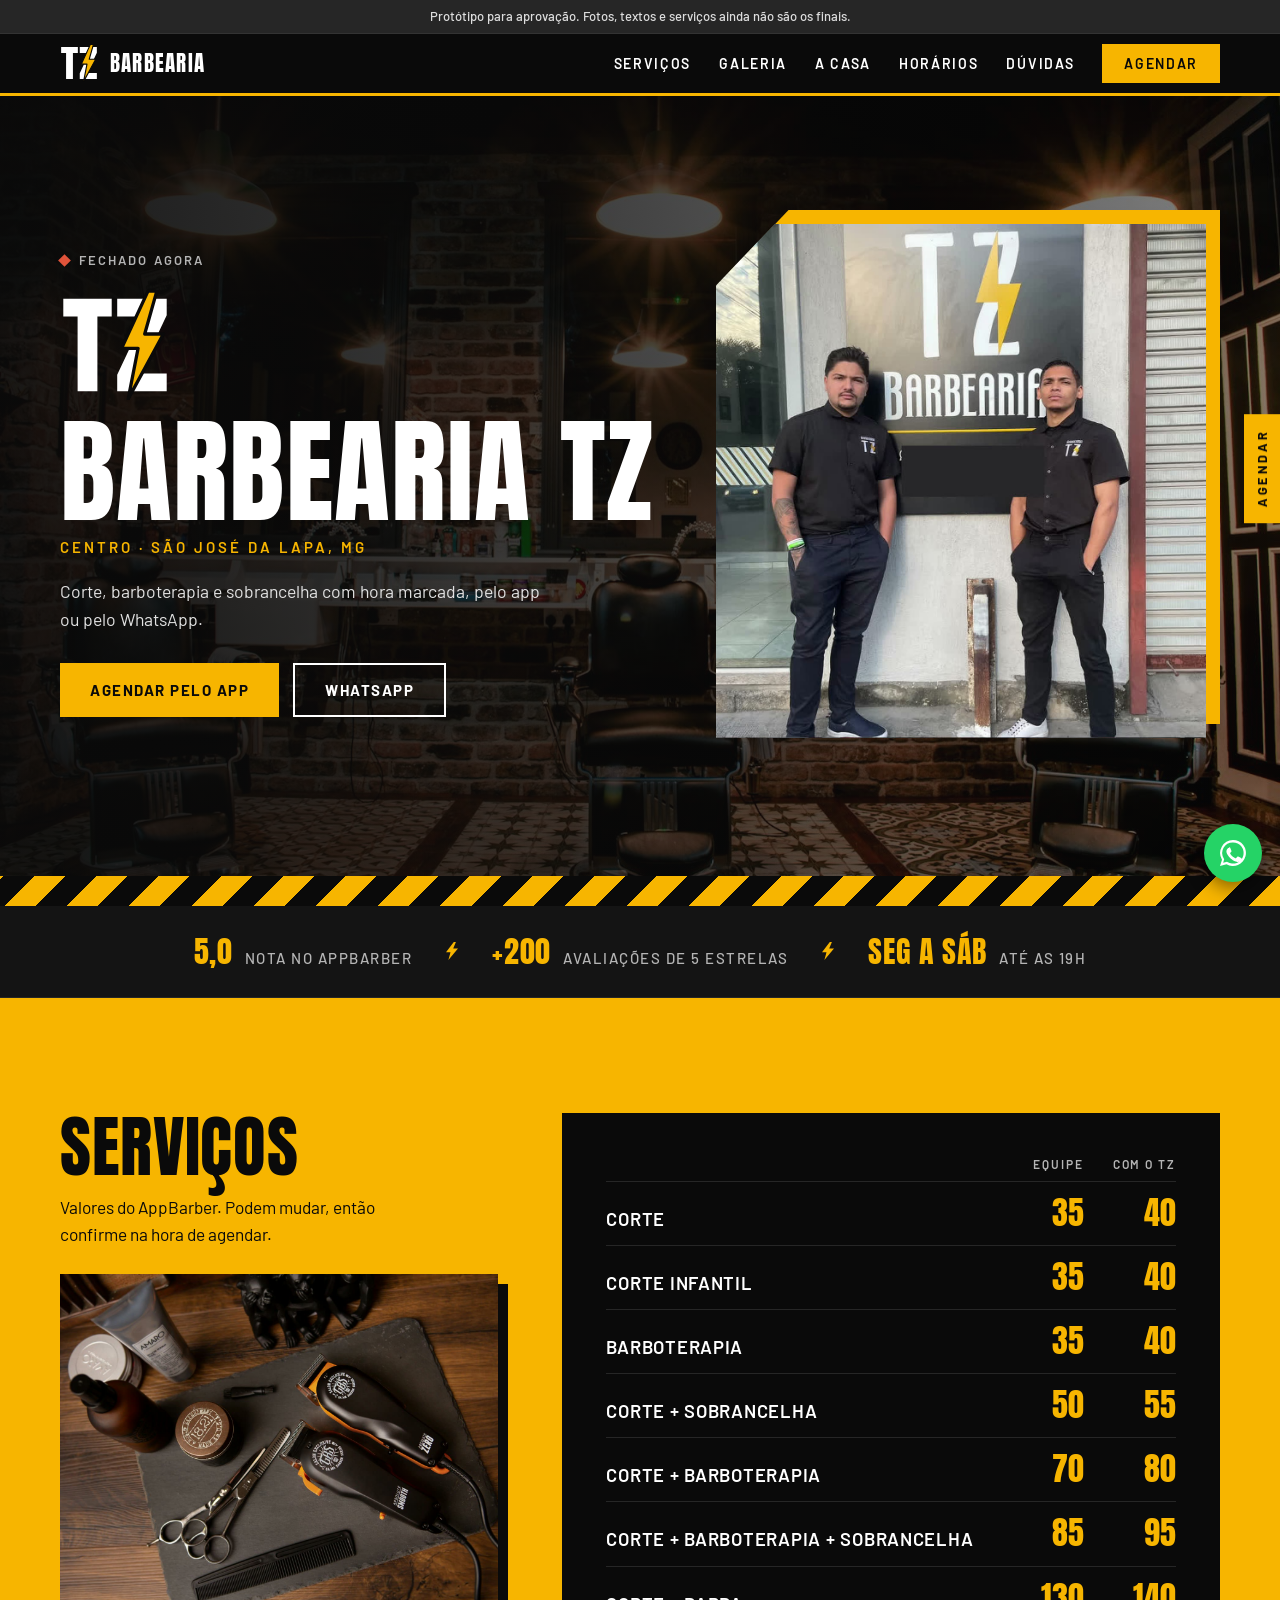
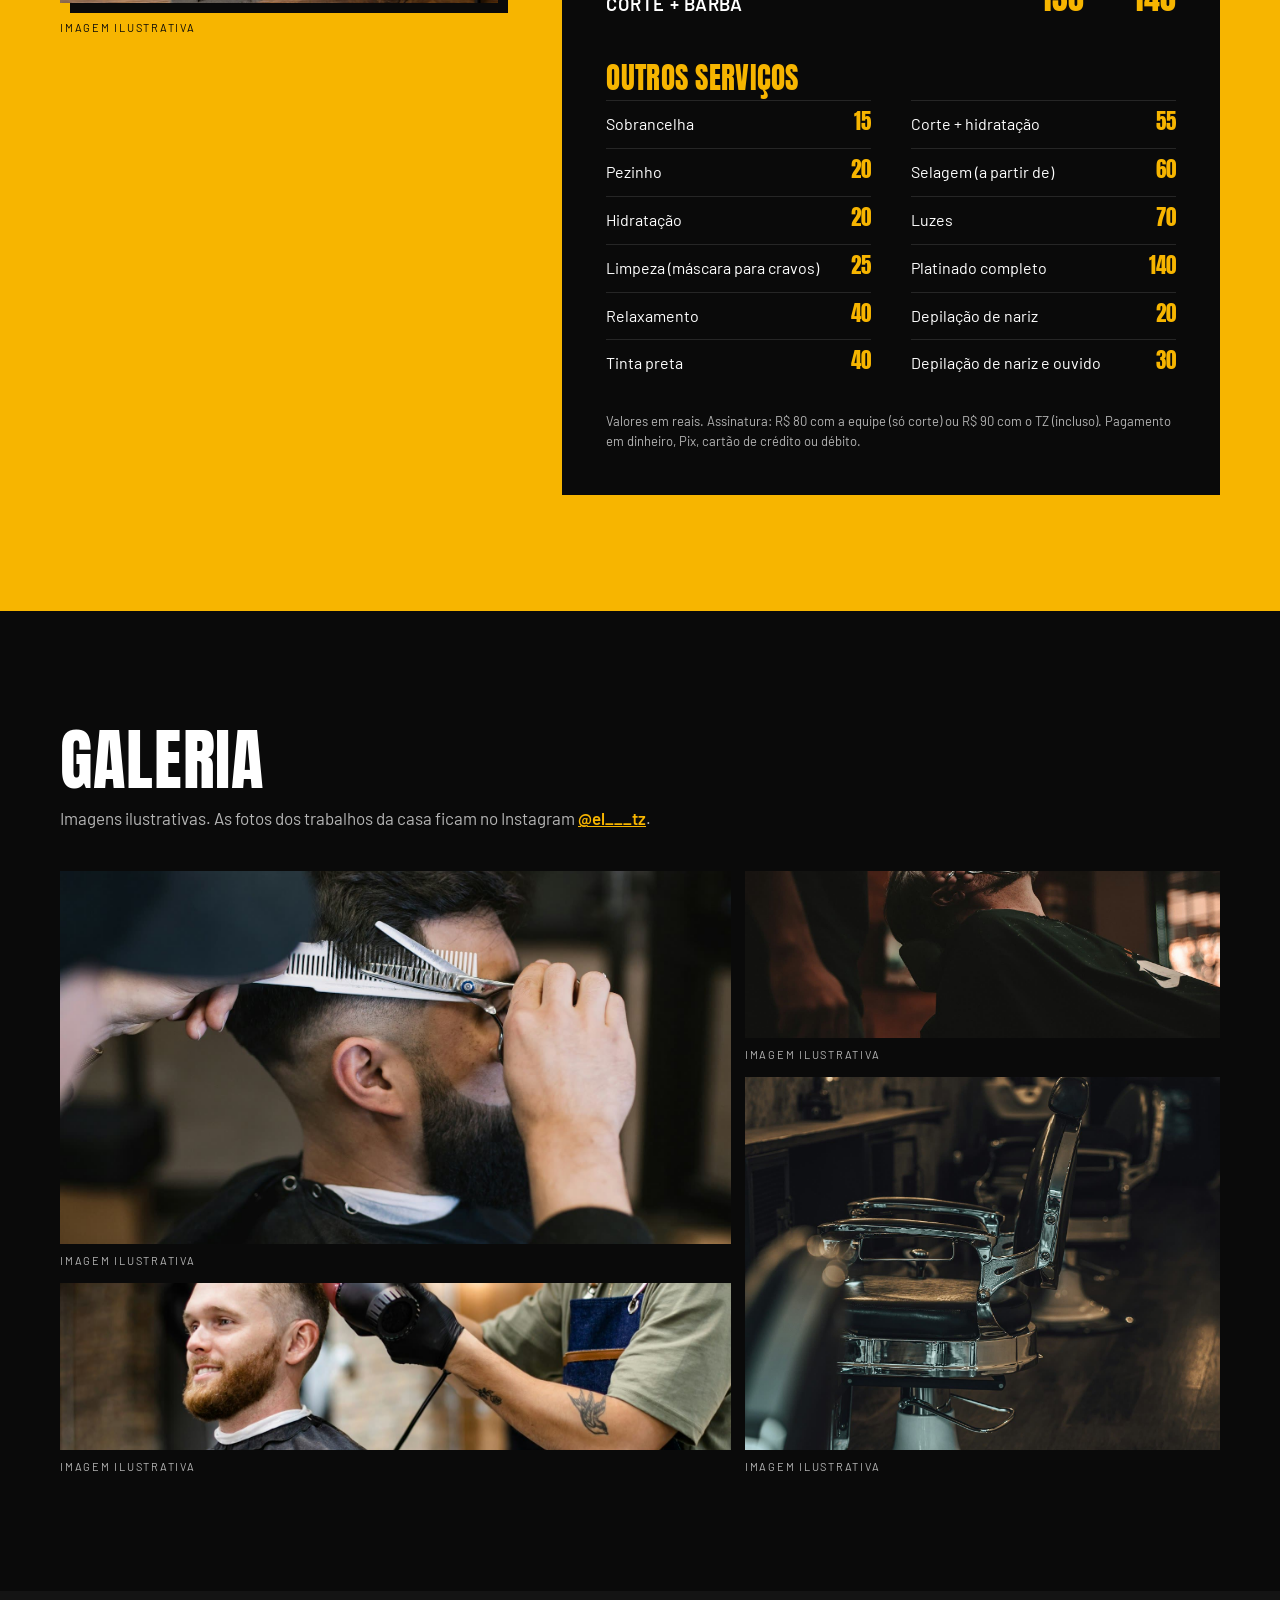
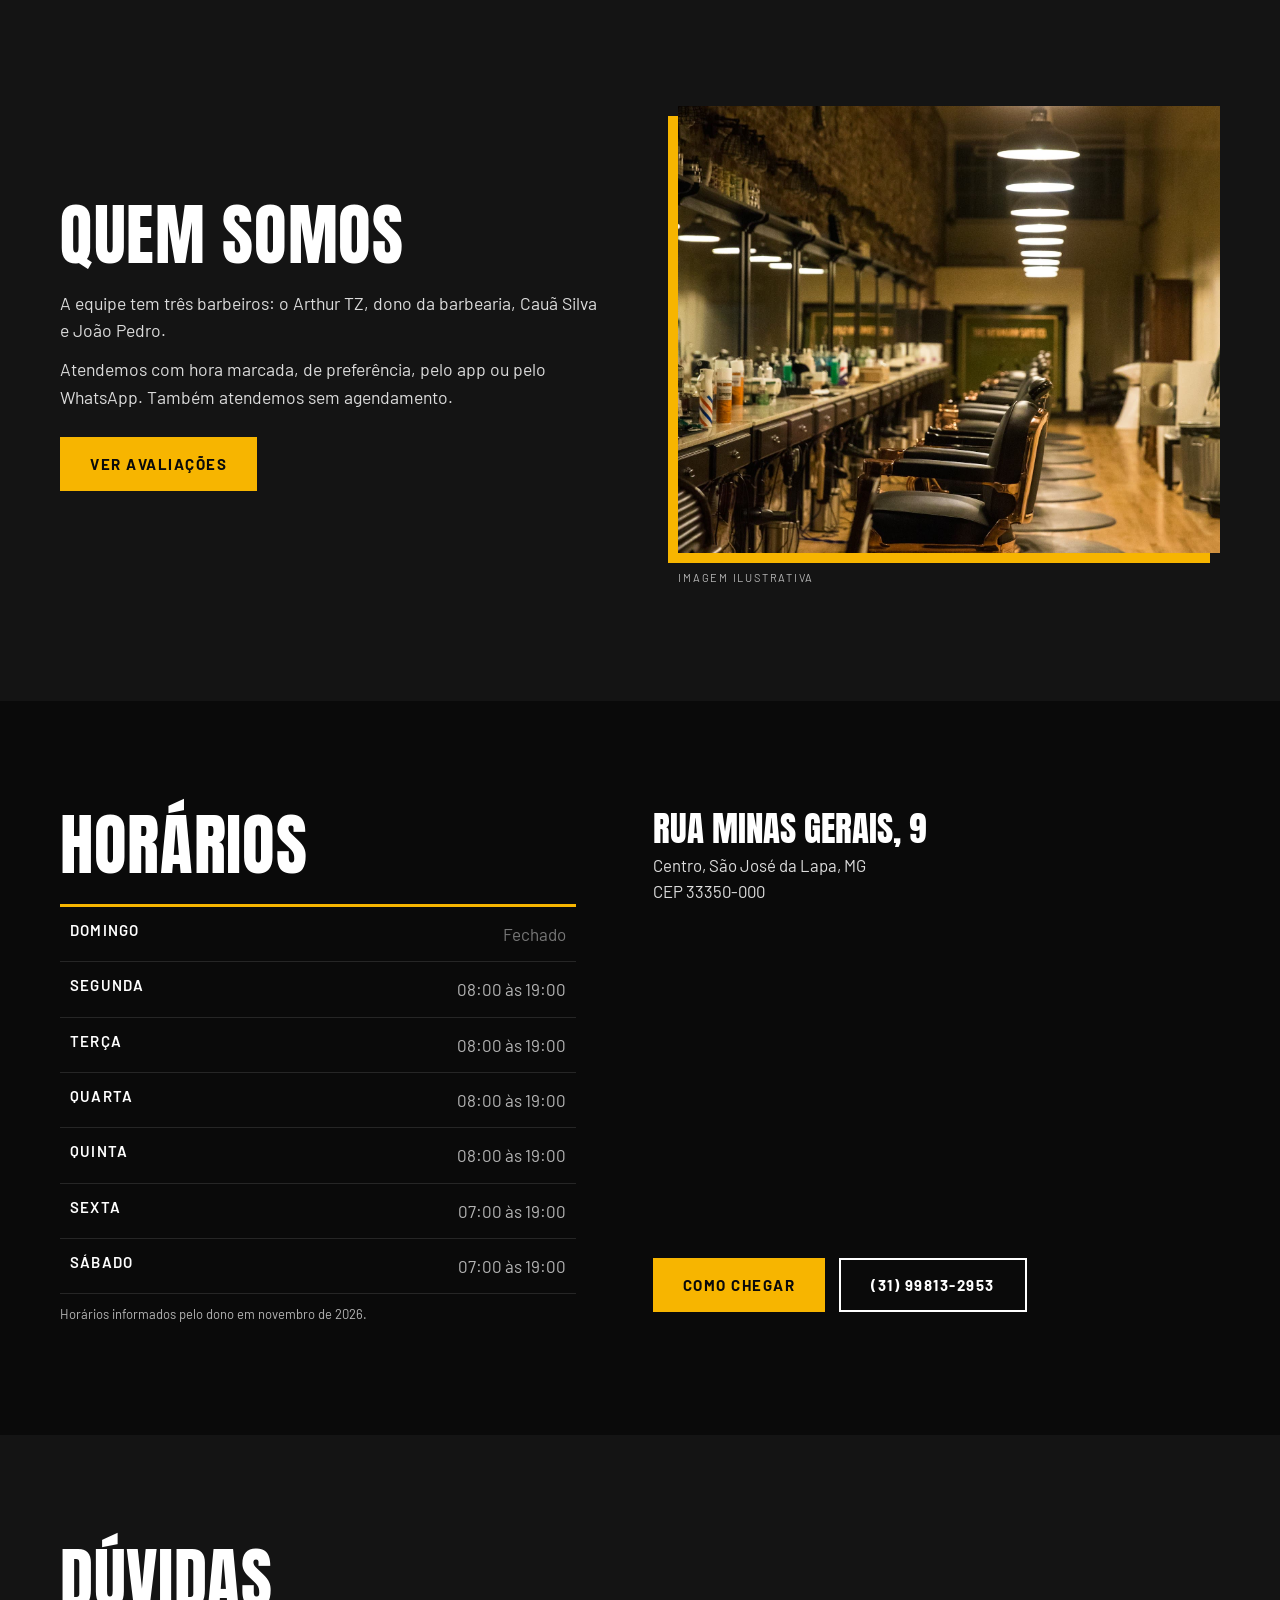
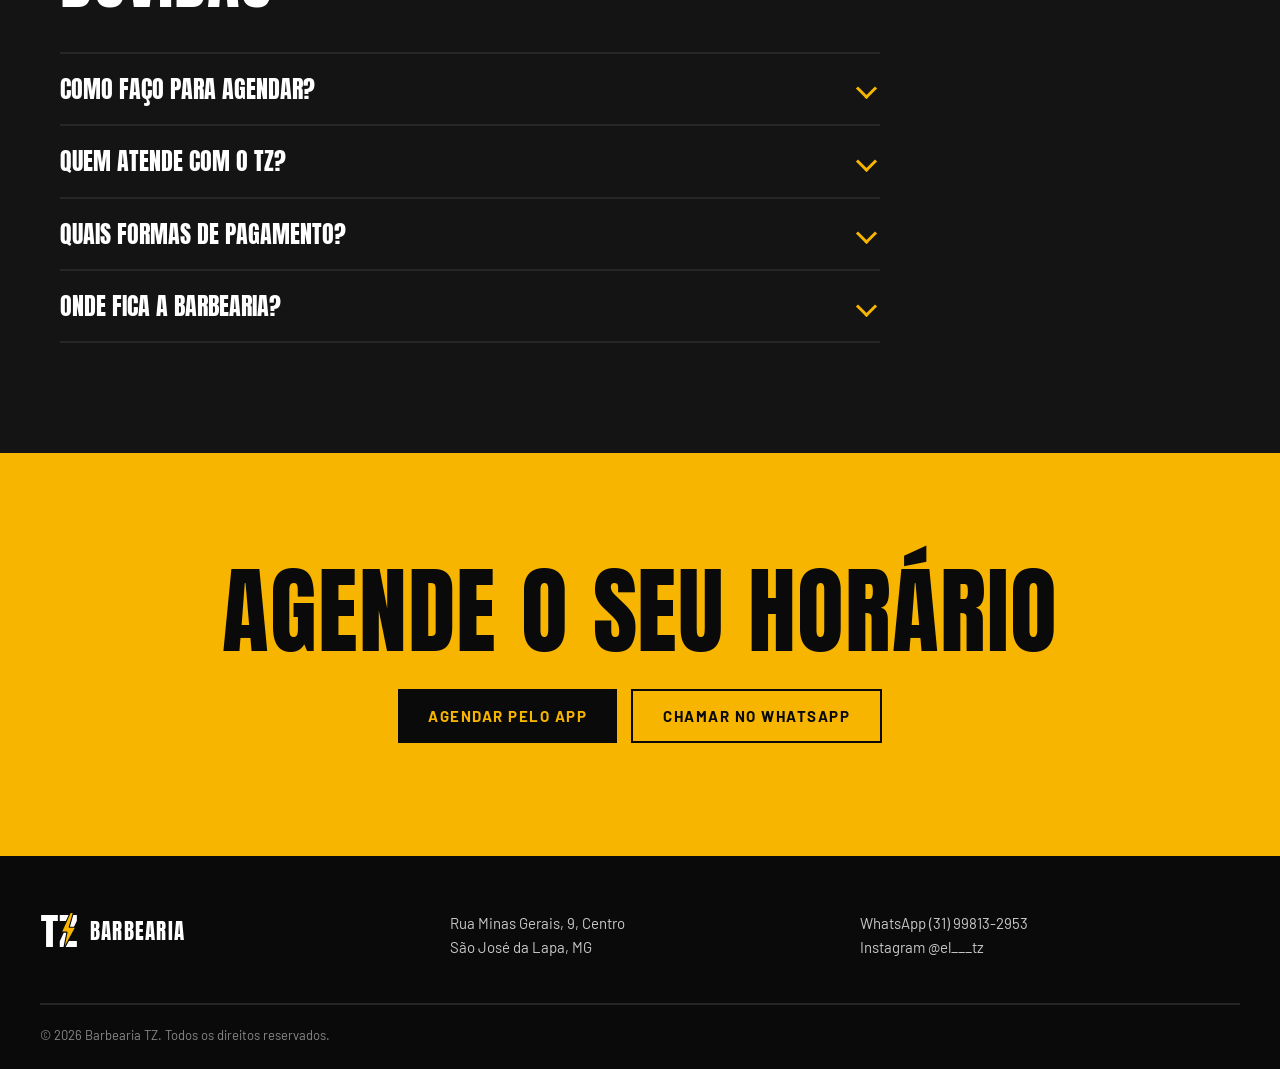
==== commit 272ef2ba: "Revisão: Pix nas 3 versões, horários coerentes, sem trecho pessoal do dono, sem rolagem lateral no c" ====
--- a/2-raio/index.html
+++ b/2-raio/index.html
@@ -77,7 +77,7 @@
   <svg aria-hidden="true"><use href="#raio"/></svg>
   <p><b>+200</b> avaliações de 5 estrelas</p>
   <svg aria-hidden="true"><use href="#raio"/></svg>
-  <p><b>Ter a sáb</b> das 8h às 20h</p>
+  <p><b>Seg a sáb</b> até as 19h</p>
 </section>
 
 <section class="servicos" id="servicos">
@@ -114,7 +114,7 @@
         <li><span>Depilação de nariz</span><b>20</b></li>
         <li><span>Depilação de nariz e ouvido</span><b>30</b></li>
       </ul>
-      <p class="q-nota">Valores em reais. Assinatura: R$ 80 com a equipe (só corte) ou R$ 90 com o TZ (incluso). Pagamento em dinheiro, cartão de crédito ou débito.</p>
+      <p class="q-nota">Valores em reais. Assinatura: R$ 80 com a equipe (só corte) ou R$ 90 com o TZ (incluso). Pagamento em dinheiro, Pix, cartão de crédito ou débito.</p>
     </div>
   </div>
 </section>
@@ -177,8 +177,8 @@
     <div class="cab rv"><h2>Dúvidas</h2></div>
     <div class="faq rv">
       <details><summary>Como faço para agendar?</summary><div><p>Pelo app ou site do AppBarber (botão “Agendar pelo app”) ou chamando no WhatsApp (31) 99813-2953.</p></div></details>
-      <details><summary>O que significa “com o TZ”?</summary><div><p>É o atendimento feito pelo próprio TZ, com valor um pouco maior. Confirme os detalhes no app.</p></div></details>
-      <details><summary>Quais formas de pagamento?</summary><div><p>Dinheiro, cartão de crédito e cartão de débito.</p></div></details>
+      <details><summary>Quem atende com o TZ?</summary><div><p>O atendimento é feito pelo Arthur TZ, dono da barbearia.</p></div></details>
+      <details><summary>Quais formas de pagamento?</summary><div><p>Dinheiro, Pix, cartão de crédito e cartão de débito.</p></div></details>
       <details><summary>Onde fica a barbearia?</summary><div><p>Rua Minas Gerais, 9, Centro, em São José da Lapa (MG).</p></div></details>
     </div>
   </div>
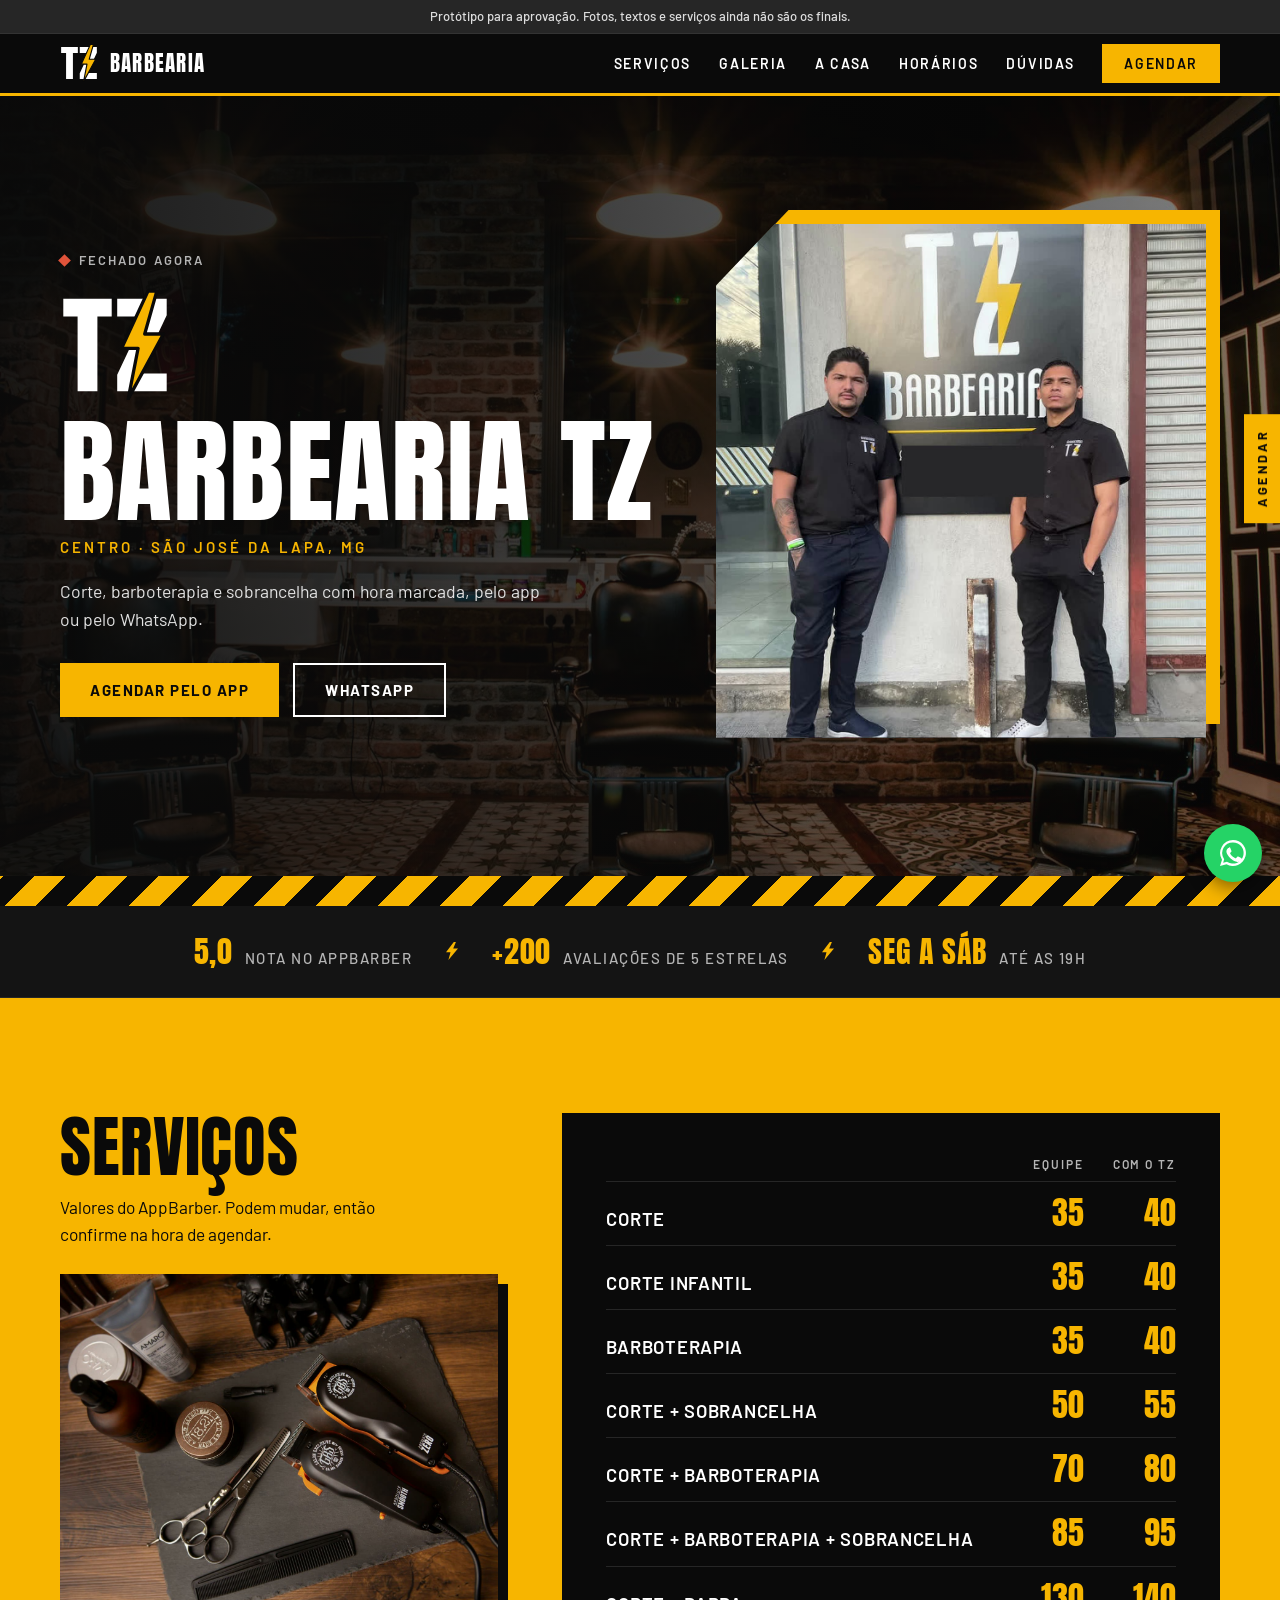
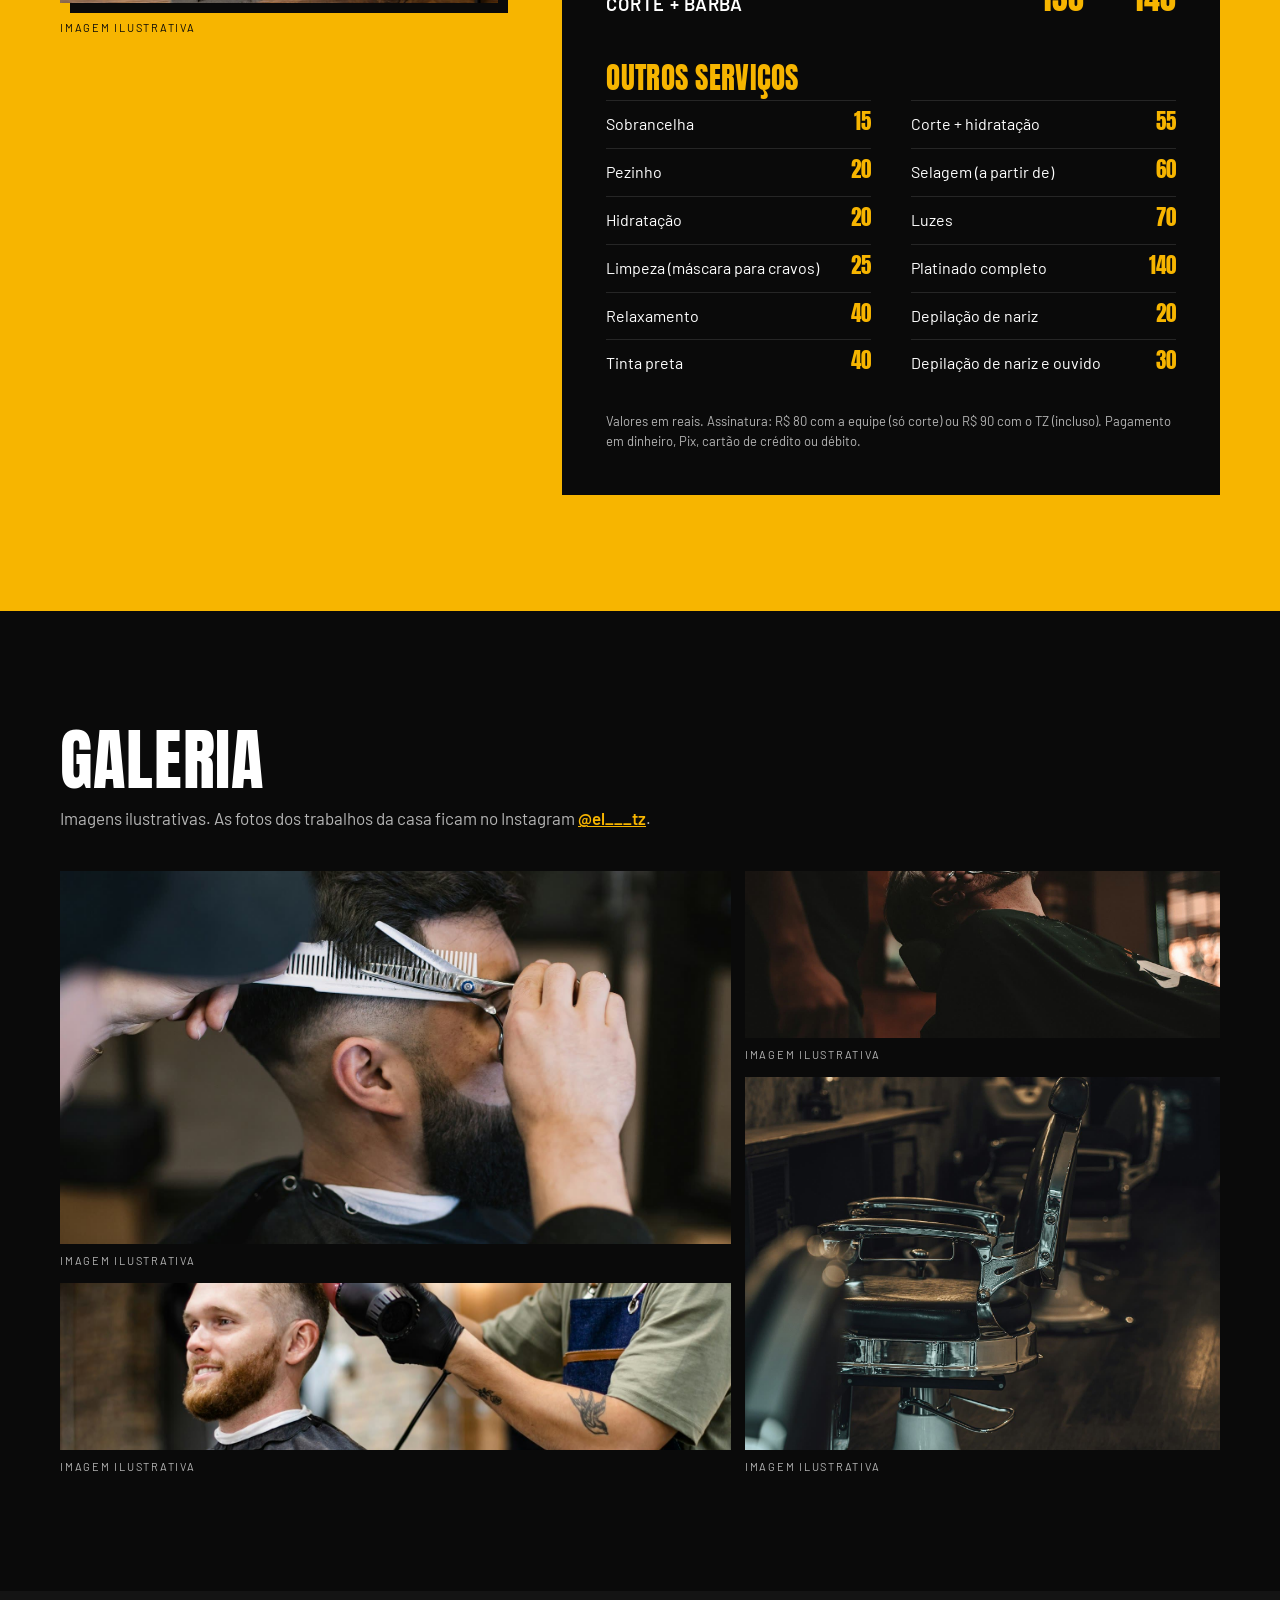
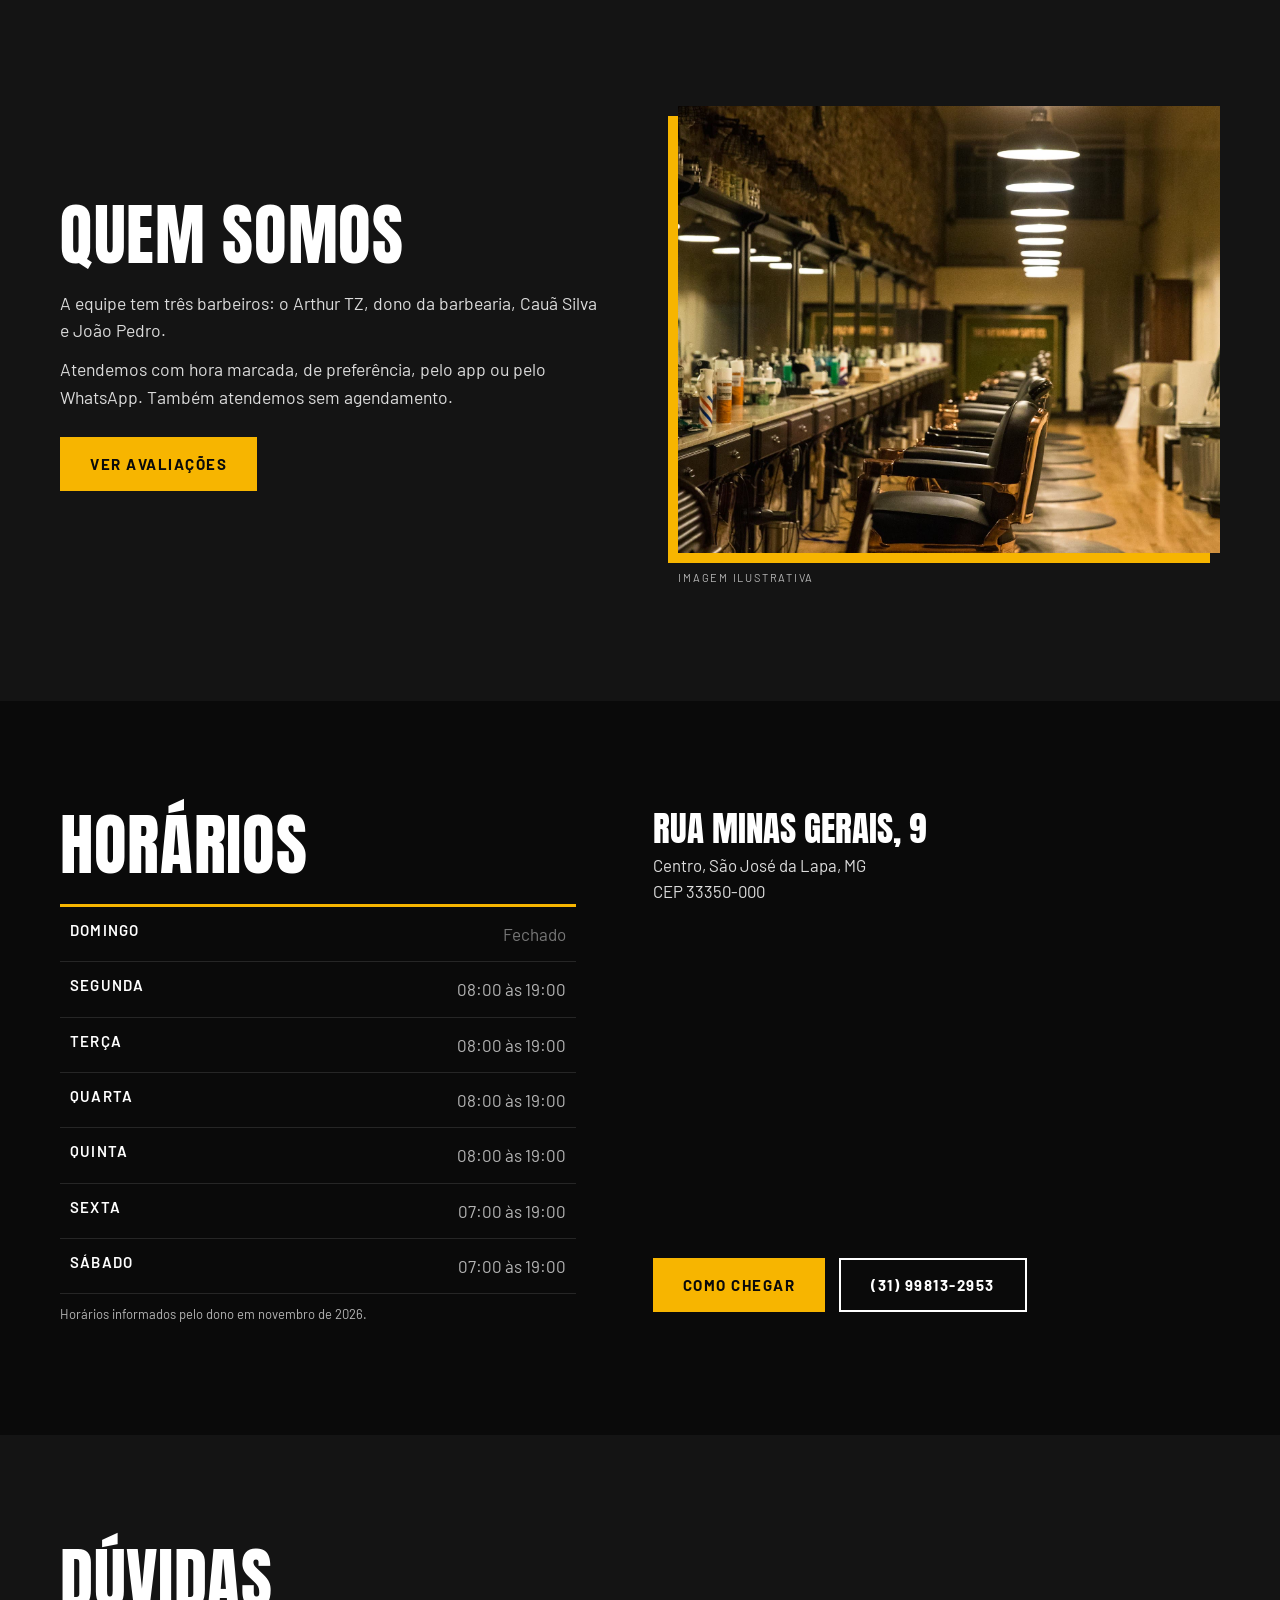
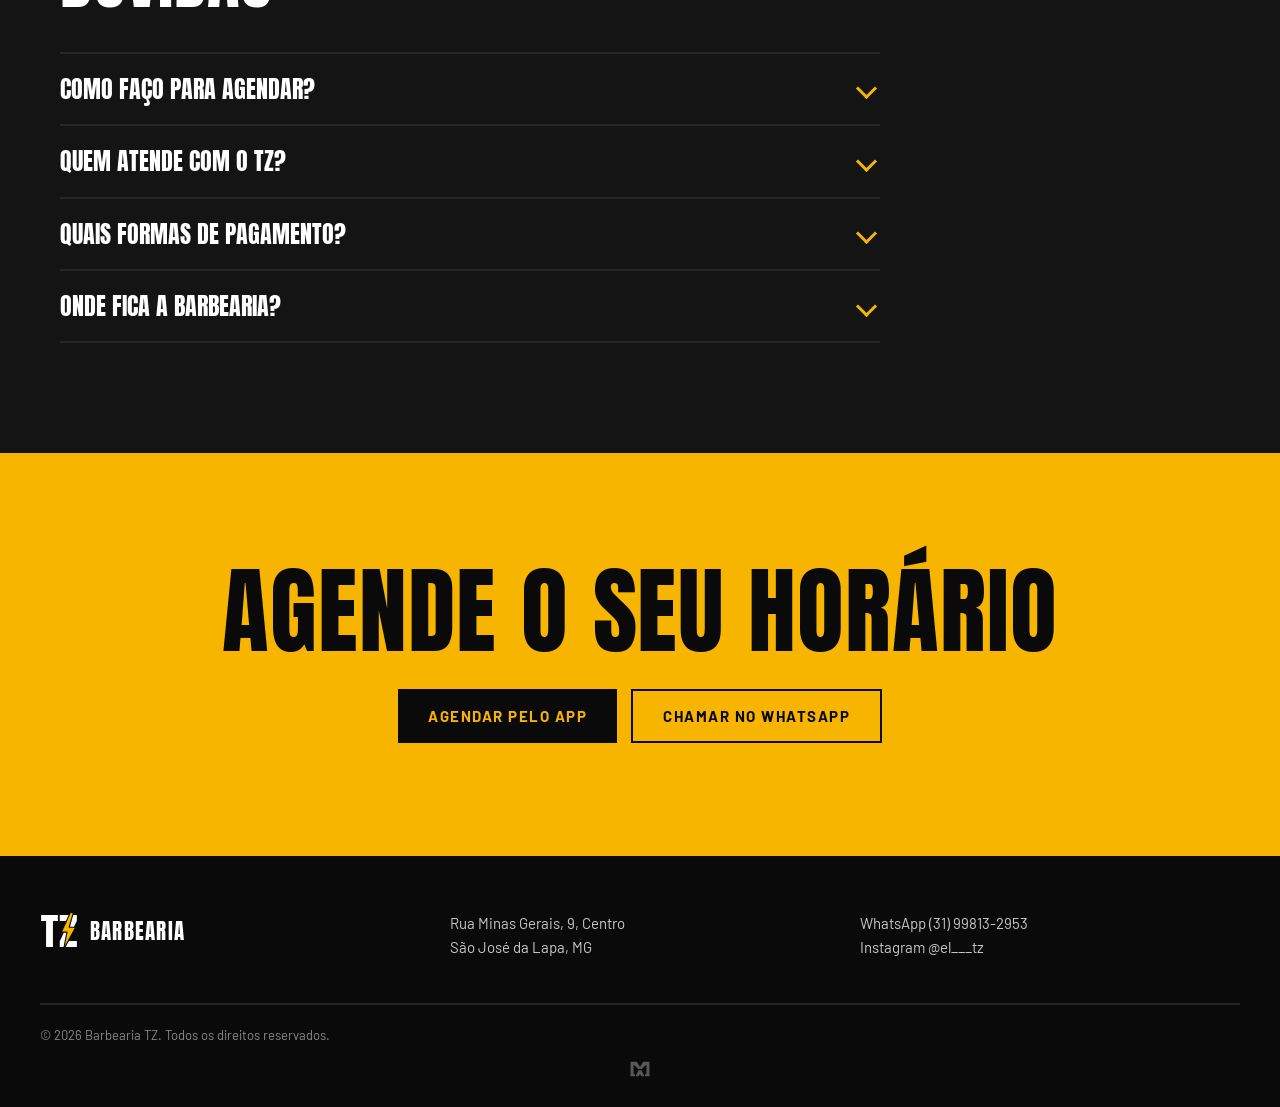
==== commit 3e6e9482: "Logo discreta do portfólio no rodapé Co-Authored-By: Claude Sonnet 5.5 <noreply@anthropic.com>" ====
--- a/2-raio/index.html
+++ b/2-raio/index.html
@@ -200,6 +200,7 @@
     <p><a data-wa href="#">WhatsApp (31) 99813-2953</a><br><a href="https://www.instagram.com/el___tz/" target="_blank" rel="noopener">Instagram @el___tz</a></p>
   </div>
   <p class="rod-fim">© <span data-ano>2026</span> Barbearia TZ. Todos os direitos reservados.</p>
+<a class="xm-logo" href="https://xandemartinsc.pages.dev/" aria-label="Ver o portfólio de Alexandre Martins" title="Portfólio de Alexandre Martins"><svg viewBox="0 0 288 256" width="22" height="20" aria-hidden="true" focusable="false"><path fill="currentColor" d="M20 32H100L144 98L188 32H268V224H210V194H228V72L164 128H124L60 72V194H78V224H20Z"/><path fill="currentColor" d="M124 144H164L200 224H160L144 192L128 224H88Z"/></svg></a>
 </footer>
 
 <script src="comum.js" defer></script>
--- a/2-raio/style.css
+++ b/2-raio/style.css
@@ -195,3 +195,5 @@
   .rod-grid{grid-template-columns:1fr}
   .acoes .btn{flex:1 1 100%}
 }
+
+.xm-logo{display:flex;justify-content:center;width:fit-content;margin:0 auto;padding:14px 12px 4px;color:inherit;opacity:.32;transition:opacity .2s}.xm-logo:hover,.xm-logo:focus-visible{opacity:.85}
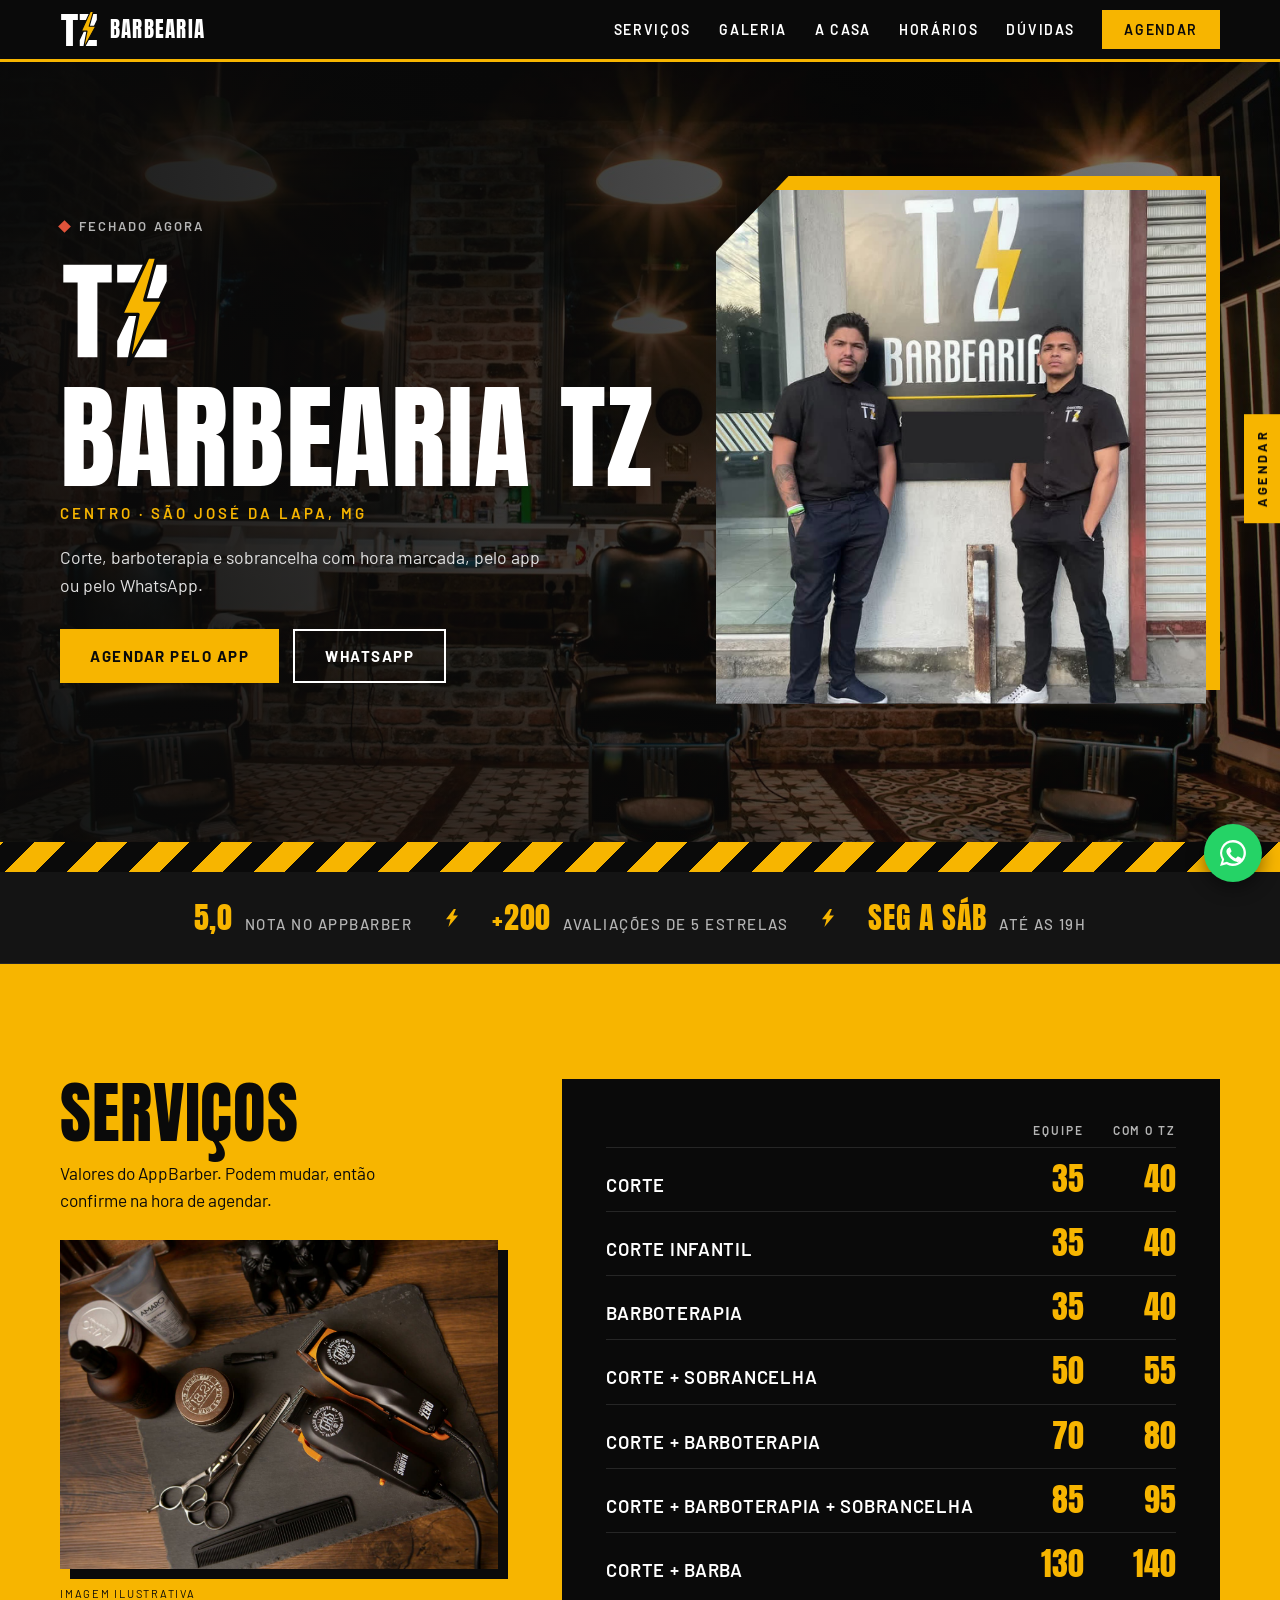
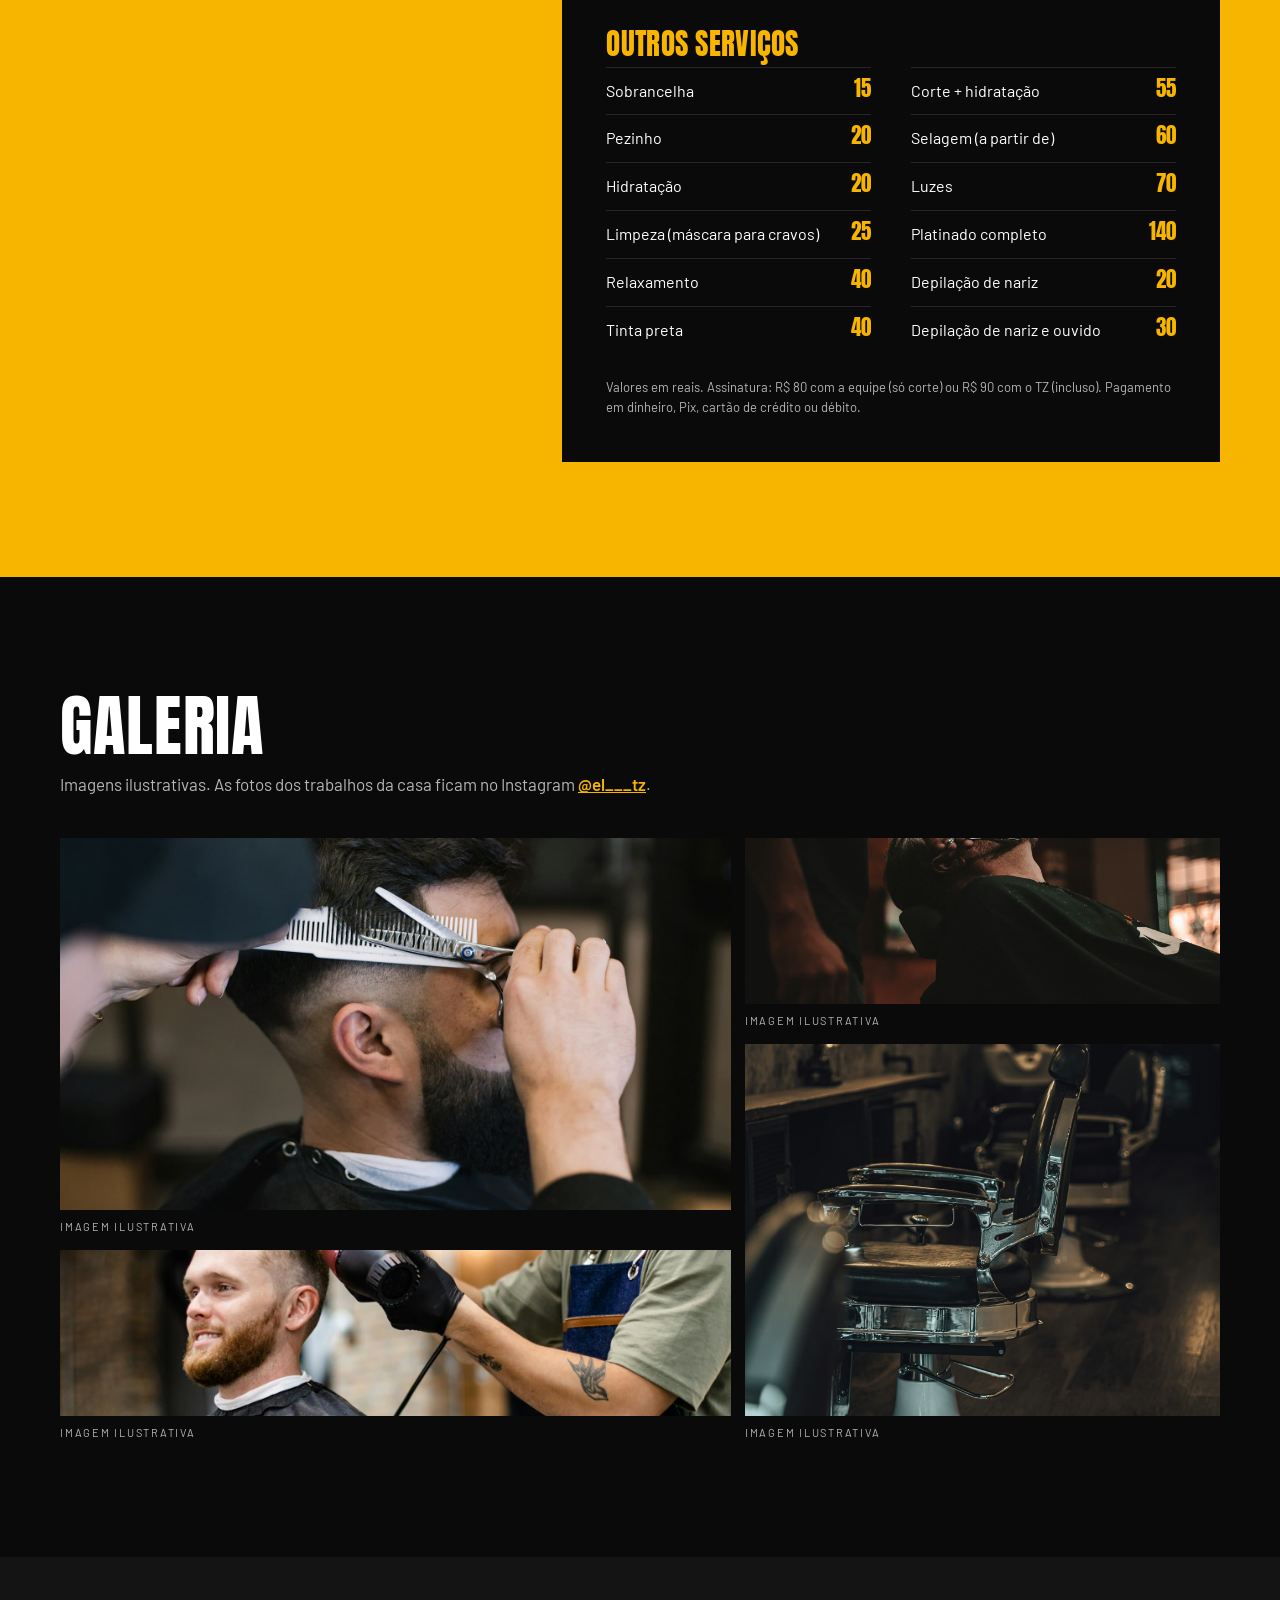
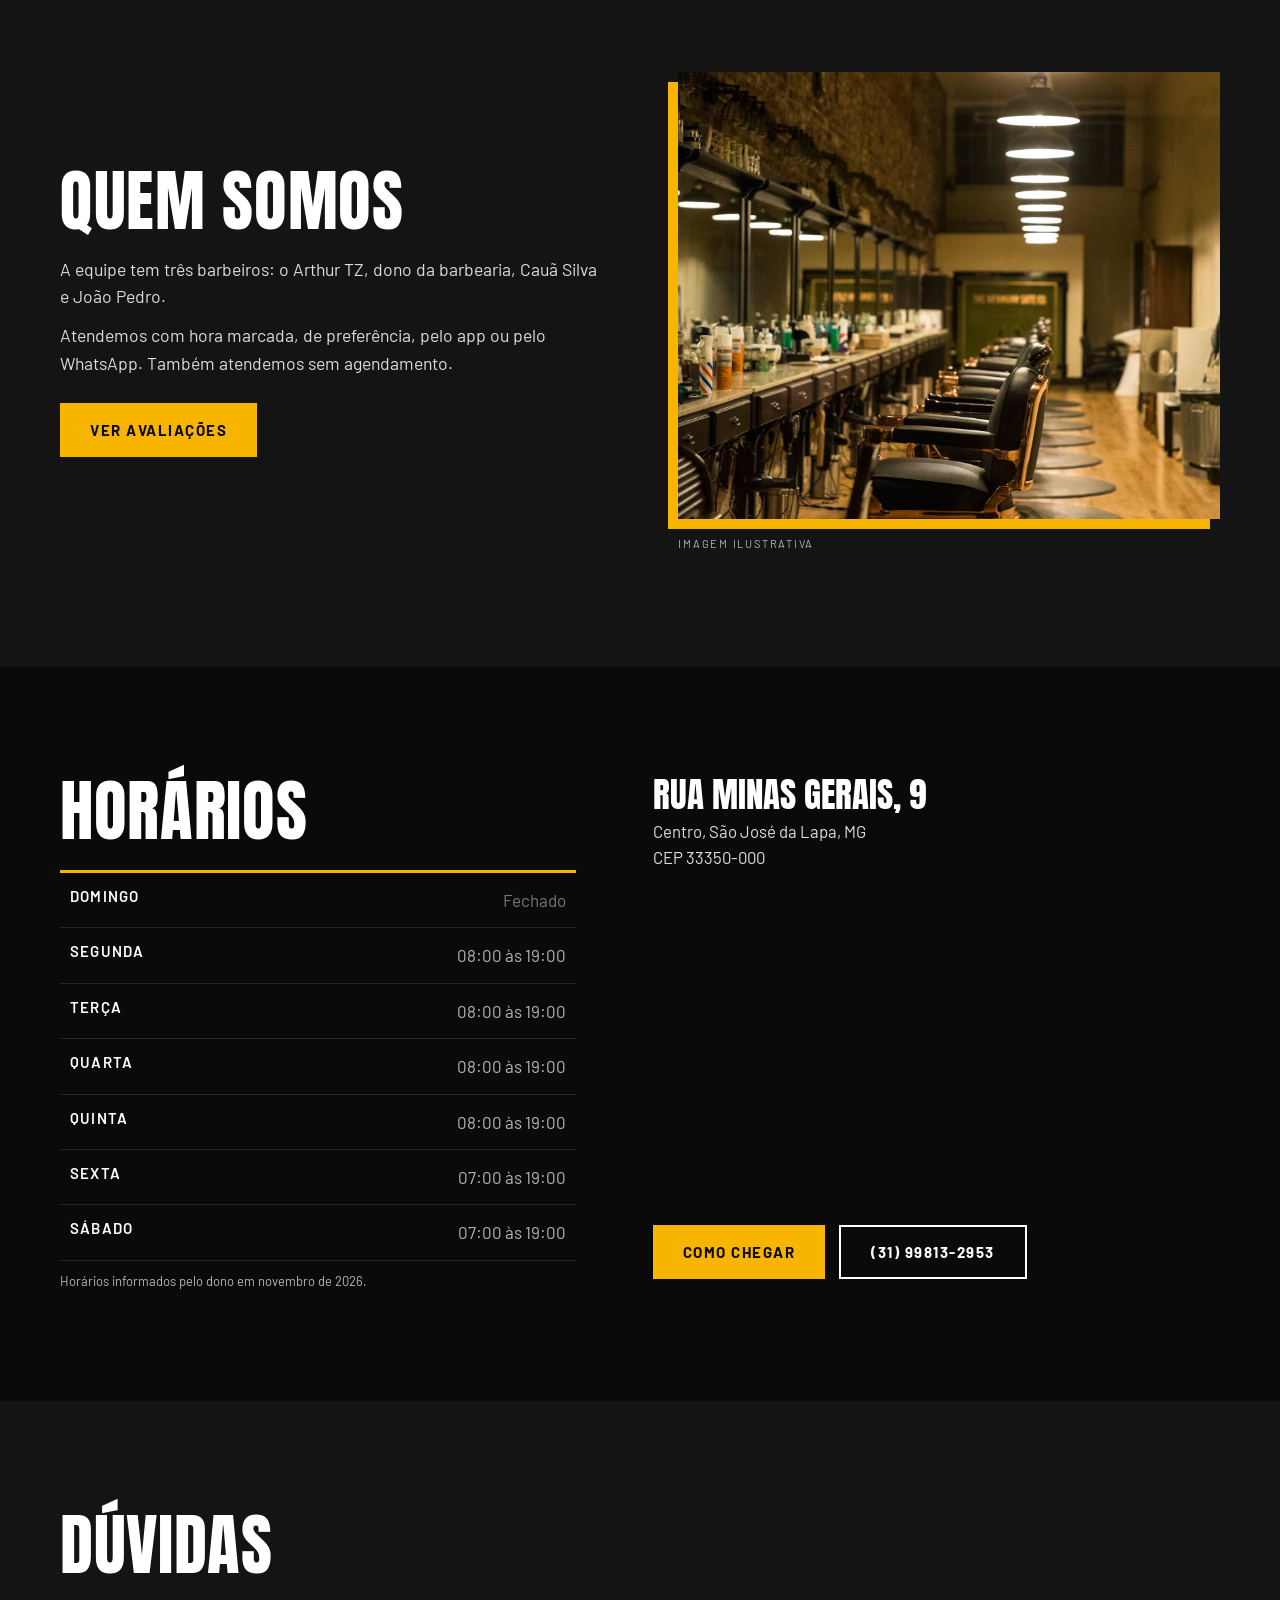
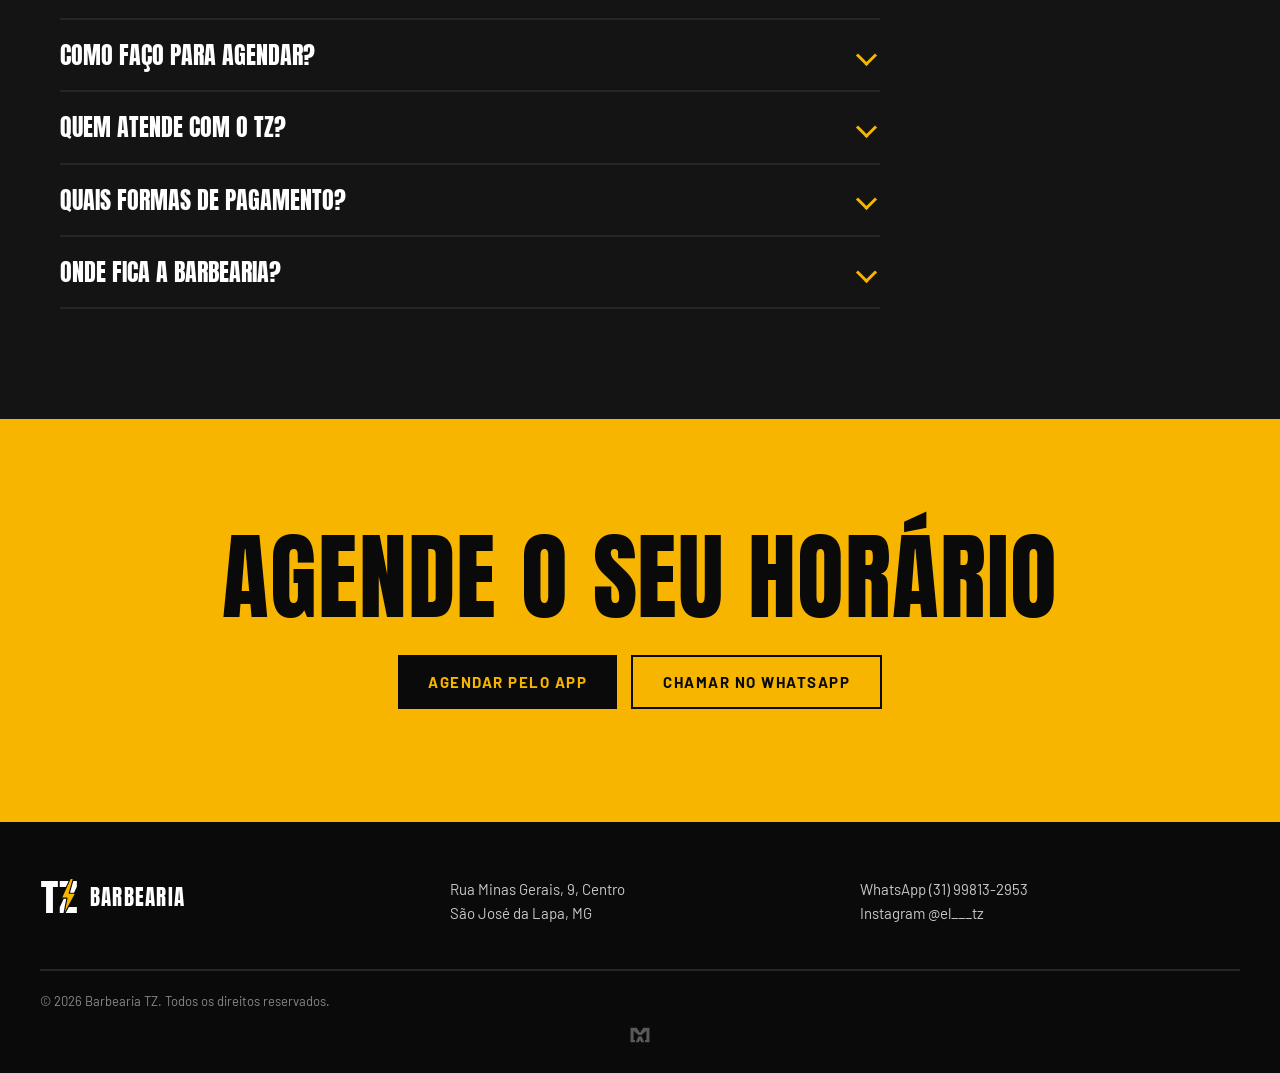
==== commit 4c6fa447: "Remove faixa de protótipo; restaura trecho sobre o Arthur no Clube Co-Authored-By: Claude Sonnet 5.5" ====
--- a/2-raio/index.html
+++ b/2-raio/index.html
@@ -27,7 +27,6 @@
   <symbol id="zap" viewBox="0 0 32 32"><path fill="currentColor" d="M16 3a13 13 0 0 0-11 19.7L3 29l6.5-1.7A13 13 0 1 0 16 3zm0 2.4a10.6 10.6 0 1 1-5.6 19.6l-.4-.2-3.8 1 1-3.7-.3-.4A10.6 10.6 0 0 1 16 5.4zm-4.3 5.5c-.3 0-.7.1-1 .5-.4.4-1.3 1.3-1.3 3.1s1.4 3.6 1.5 3.8c.2.2 2.6 4.1 6.4 5.6 3.2 1.2 3.8 1 4.5.9.7-.1 2.2-.9 2.5-1.8.3-.9.3-1.6.2-1.8-.1-.2-.4-.3-.8-.5l-2.5-1.2c-.3-.1-.6-.2-.9.2l-1.1 1.4c-.2.3-.5.3-.9.1-.4-.2-1.6-.6-3-1.9-1.100-1-1.900-2.300-2.100-2.700-.2-.4 0-.6.2-.8l.6-.7c.2-.2.3-.4.4-.7.1-.3 0-.5 0-.7l-1.100-2.700c-.3-.7-.6-.7-.9-.7z"/></symbol>
 </svg>
 
-<div class="faixa">Protótipo para aprovação. Fotos, textos e serviços ainda não são os finais.</div>
 
 <header class="topo">
   <a class="marca" href="#inicio" aria-label="Barbearia TZ, início">
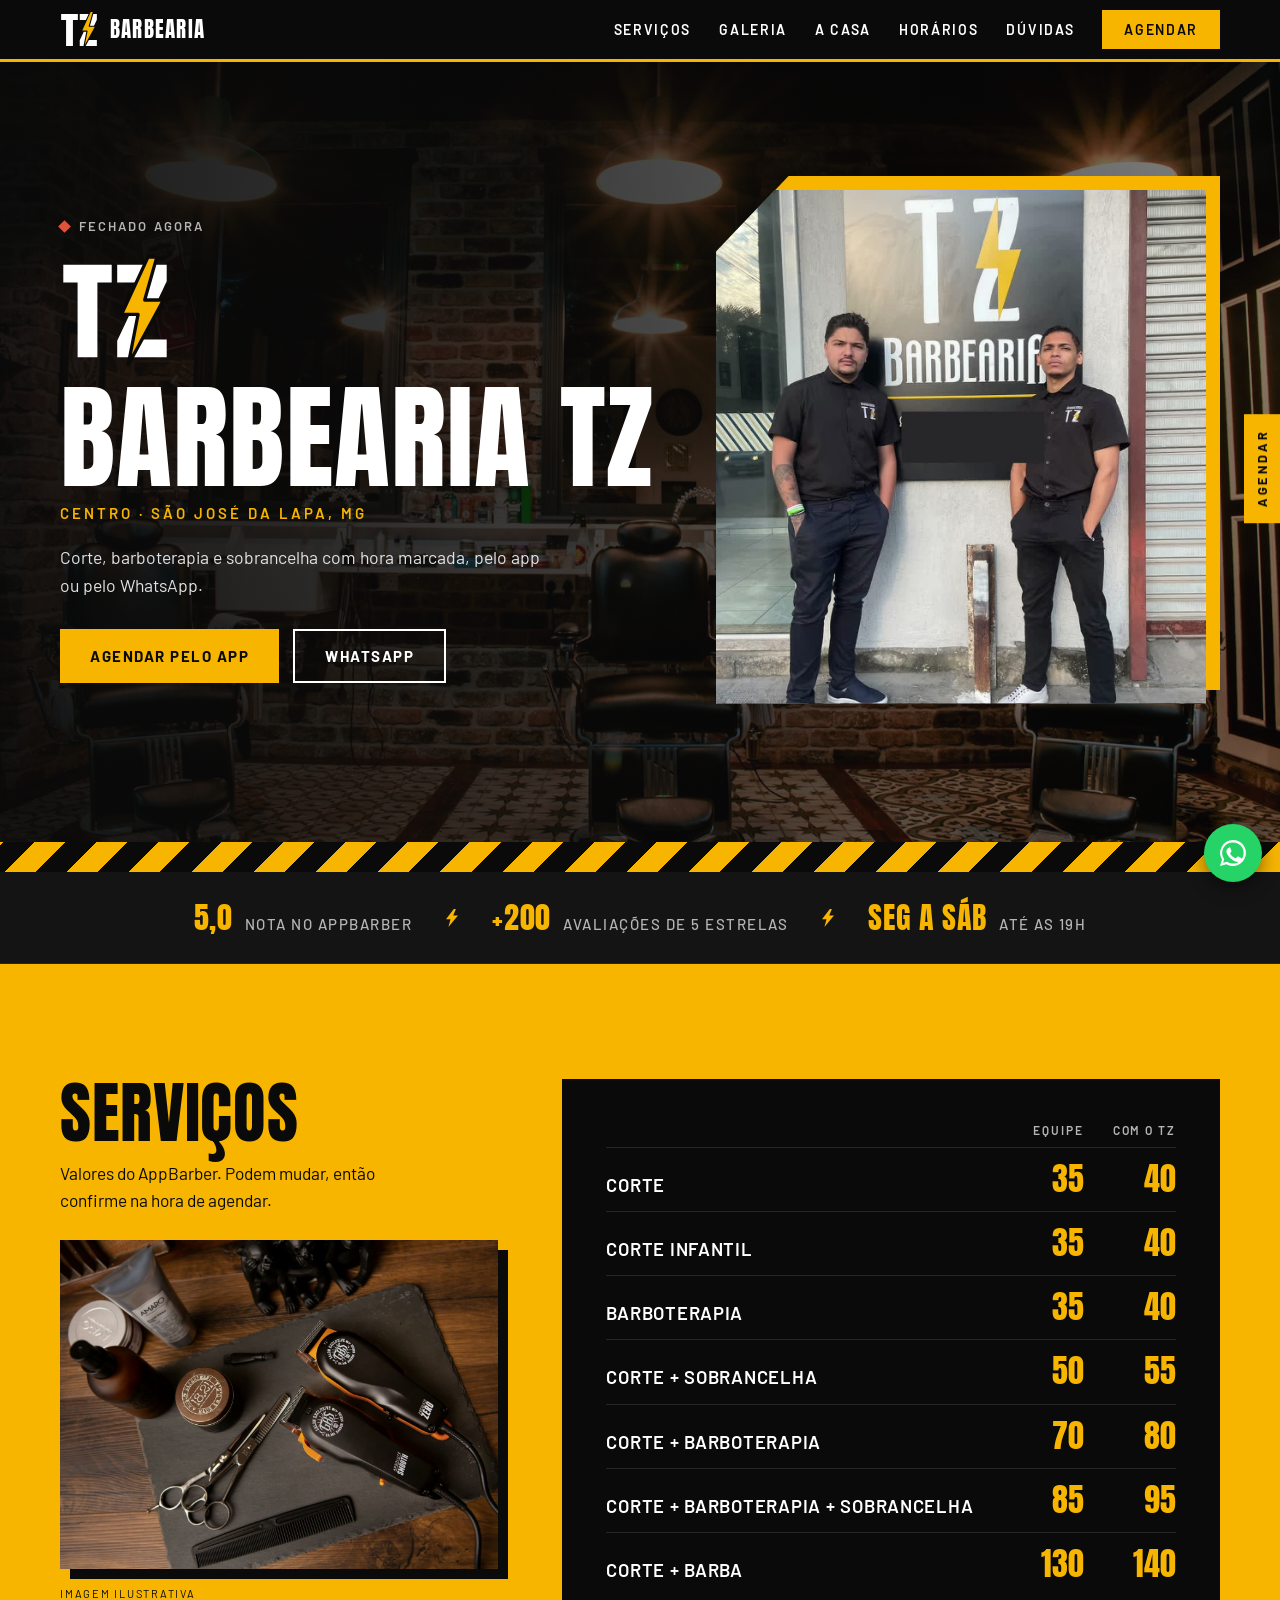
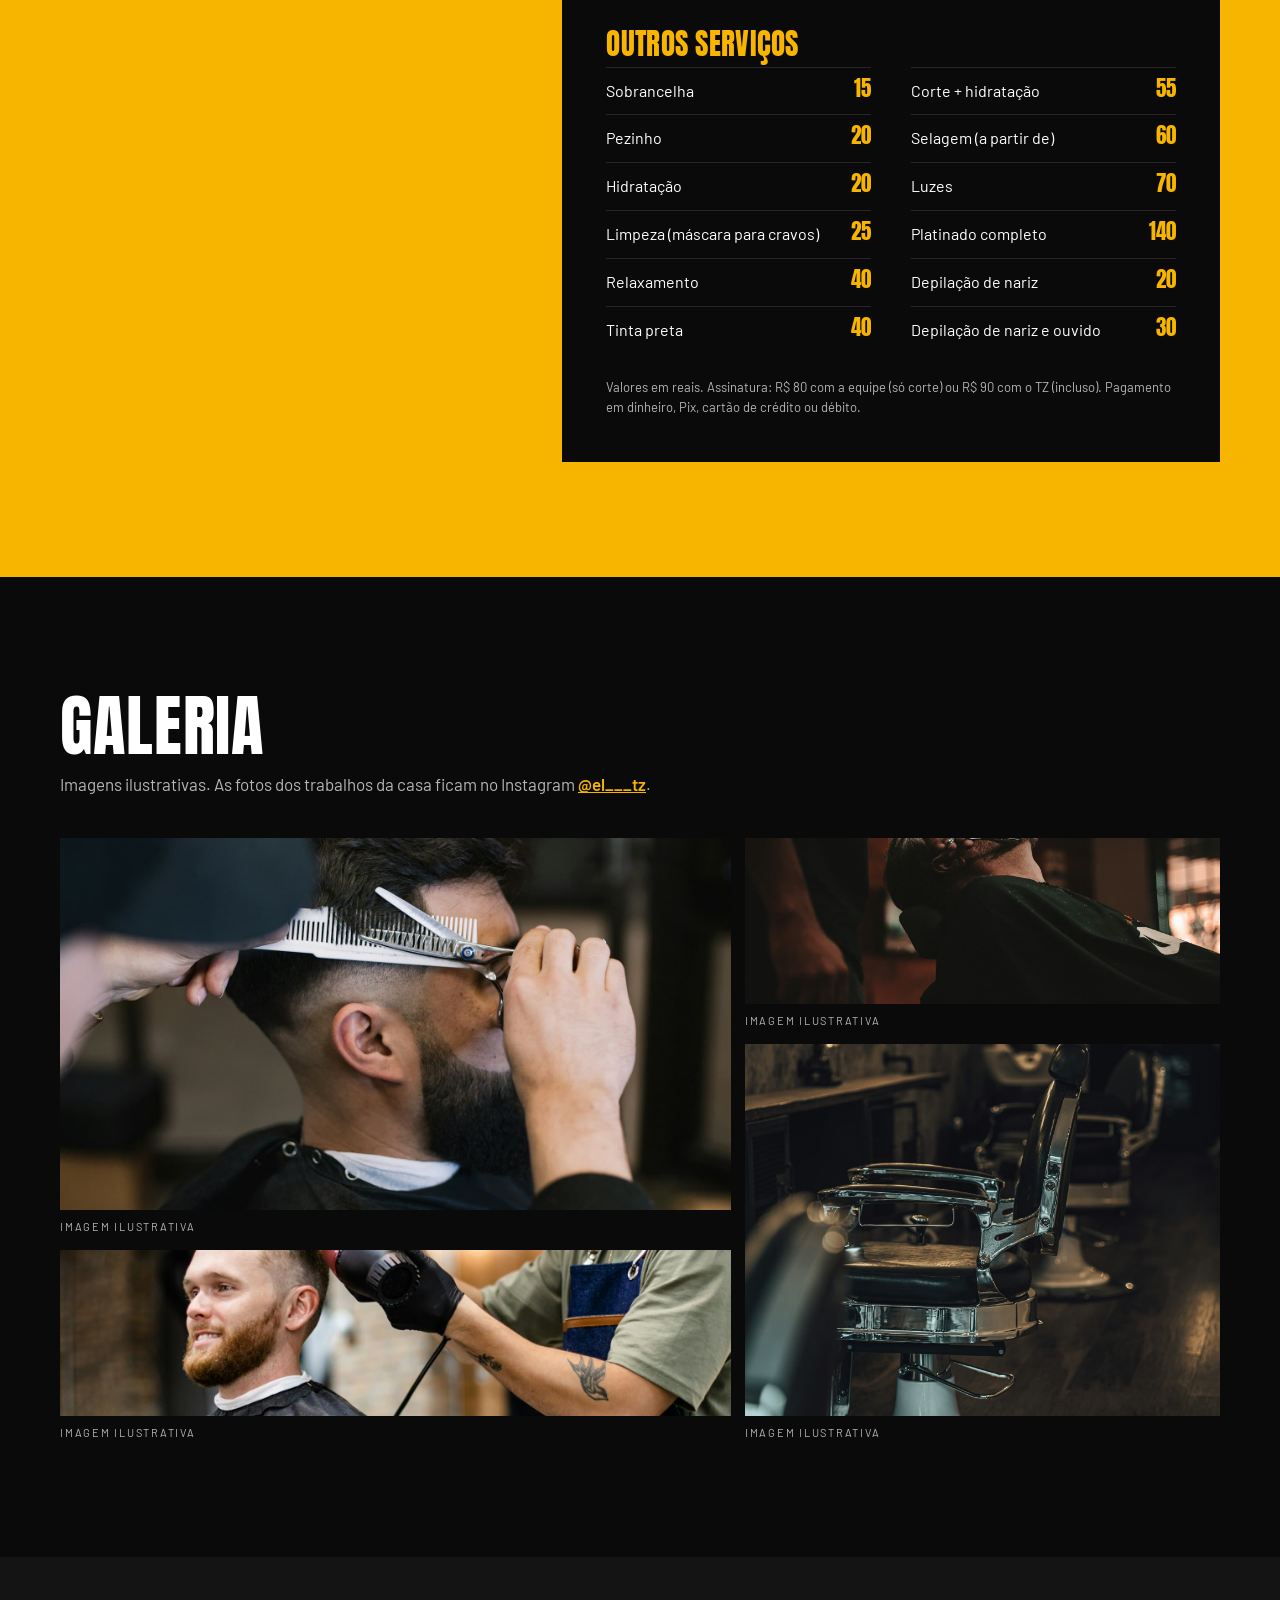
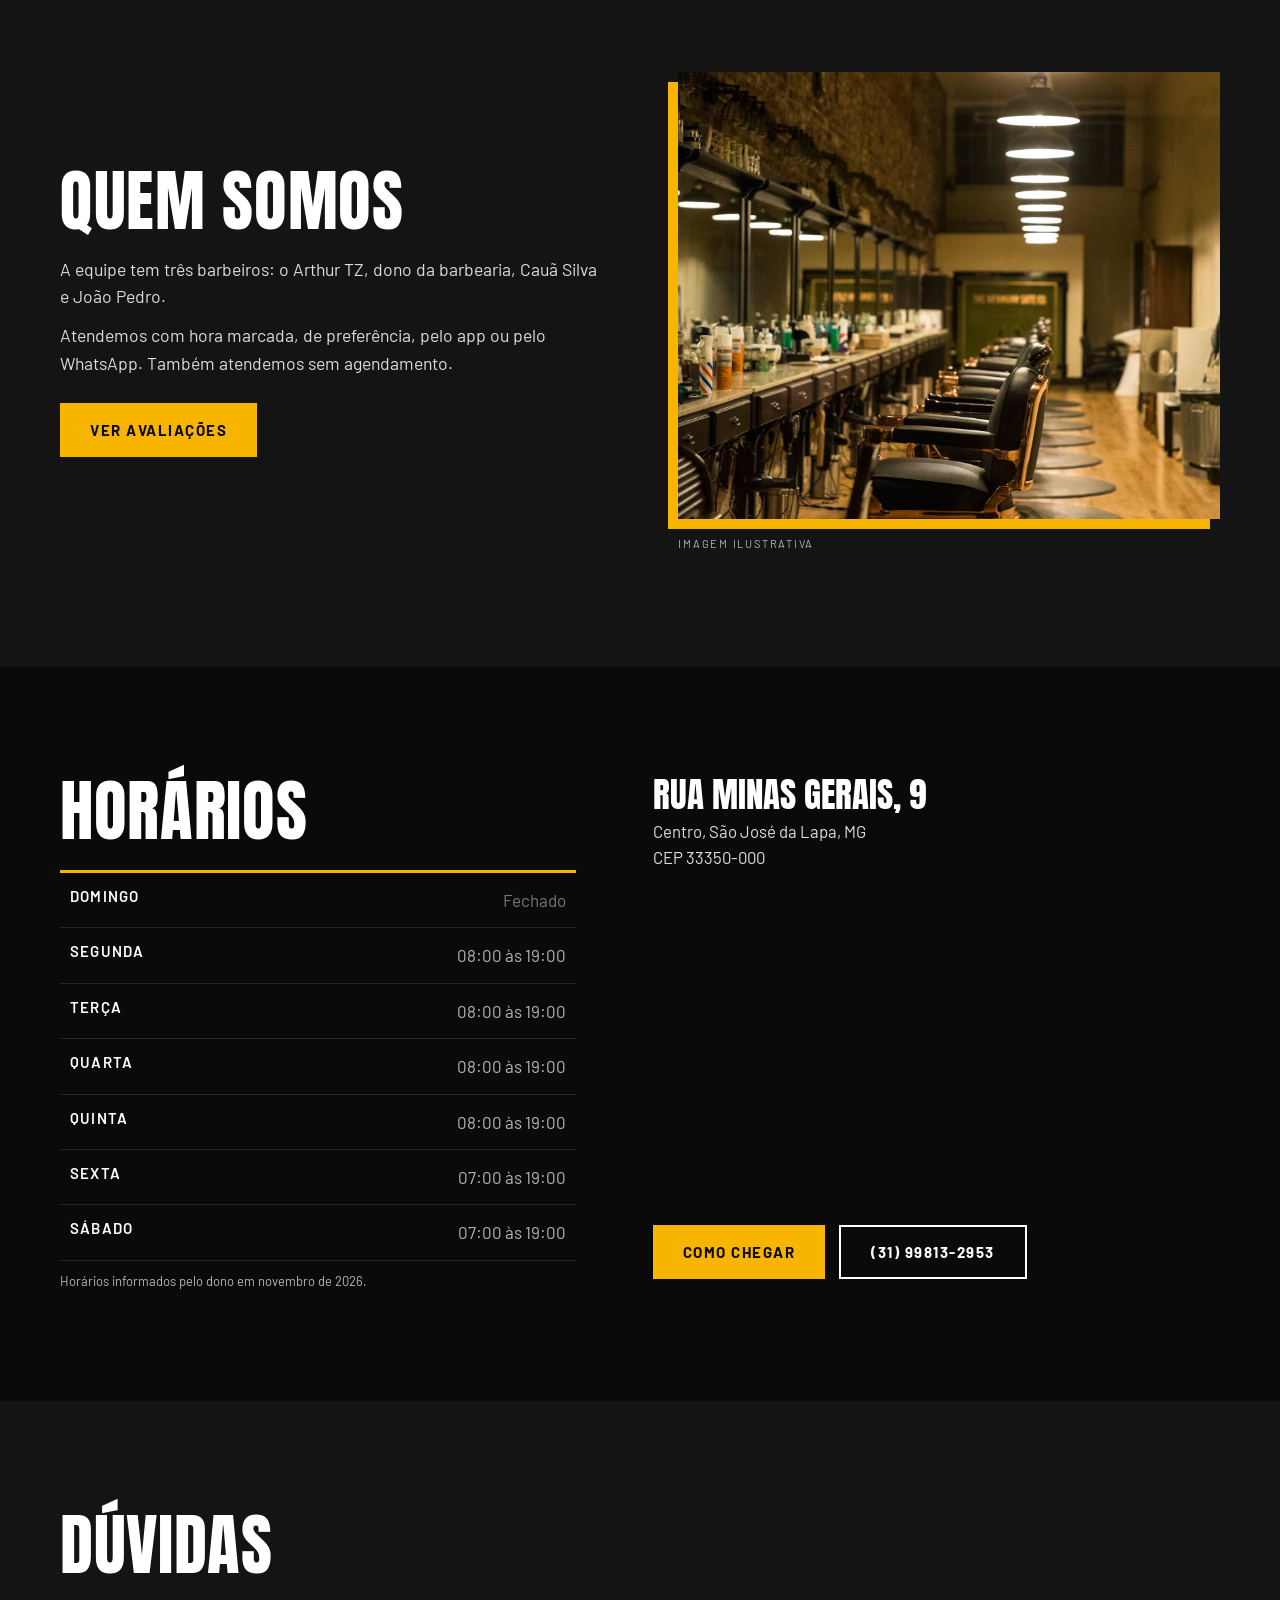
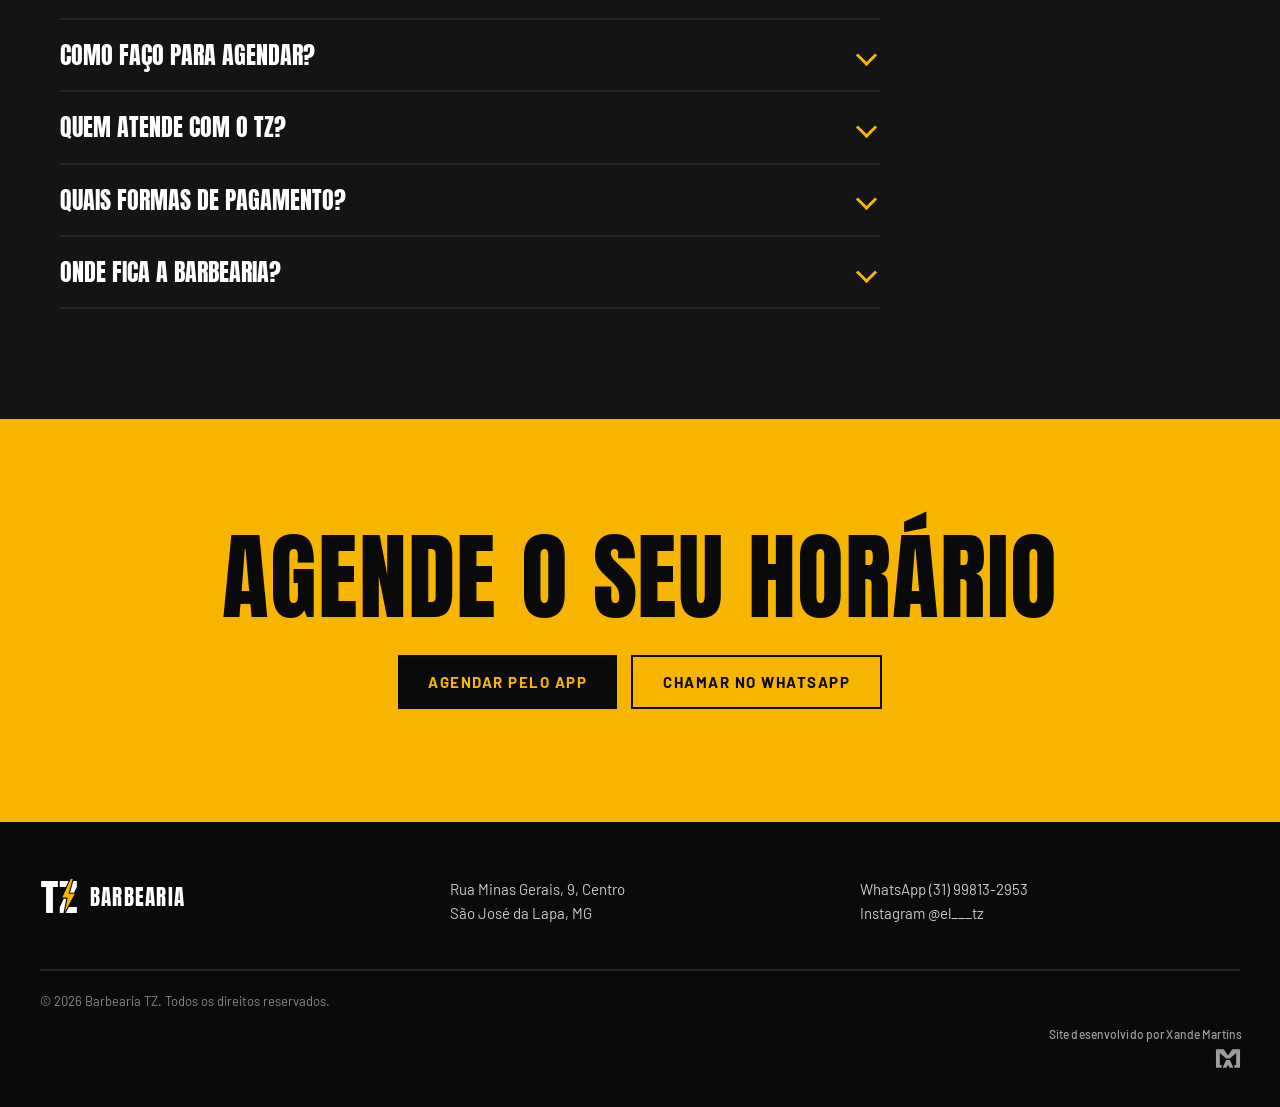
==== commit ff899e02: "Rodapé: 'Site desenvolvido por Xande Martins' à direita, logo maior Co-Authored-By: Claude Sonnet 5." ====
--- a/2-raio/index.html
+++ b/2-raio/index.html
@@ -199,7 +199,7 @@
     <p><a data-wa href="#">WhatsApp (31) 99813-2953</a><br><a href="https://www.instagram.com/el___tz/" target="_blank" rel="noopener">Instagram @el___tz</a></p>
   </div>
   <p class="rod-fim">© <span data-ano>2026</span> Barbearia TZ. Todos os direitos reservados.</p>
-<a class="xm-logo" href="https://xandemartinsc.pages.dev/" aria-label="Ver o portfólio de Alexandre Martins" title="Portfólio de Alexandre Martins"><svg viewBox="0 0 288 256" width="22" height="20" aria-hidden="true" focusable="false"><path fill="currentColor" d="M20 32H100L144 98L188 32H268V224H210V194H228V72L164 128H124L60 72V194H78V224H20Z"/><path fill="currentColor" d="M124 144H164L200 224H160L144 192L128 224H88Z"/></svg></a>
+<a class="xm-logo" href="https://xandemartinsc.pages.dev/" aria-label="Site desenvolvido por Xande Martins. Ver portfólio"><span>Site desenvolvido por Xande Martins</span><svg viewBox="0 0 288 256" width="28" height="25" aria-hidden="true" focusable="false"><path fill="currentColor" d="M20 32H100L144 98L188 32H268V224H210V194H228V72L164 128H124L60 72V194H78V224H20Z"/><path fill="currentColor" d="M124 144H164L200 224H160L144 192L128 224H88Z"/></svg></a>
 </footer>
 
 <script src="comum.js" defer></script>
--- a/2-raio/style.css
+++ b/2-raio/style.css
@@ -196,4 +196,4 @@
   .acoes .btn{flex:1 1 100%}
 }
 
-.xm-logo{display:flex;justify-content:center;width:fit-content;margin:0 auto;padding:14px 12px 4px;color:inherit;opacity:.32;transition:opacity .2s}.xm-logo:hover,.xm-logo:focus-visible{opacity:.85}
+.xm-logo{display:flex;flex-direction:column;align-items:flex-end;gap:5px;width:fit-content;margin:0 0 0 auto;padding:16px 18px 12px;color:inherit;opacity:.6;font-size:12px;font-weight:500;line-height:1.2;font-family:inherit;letter-spacing:.01em;text-decoration:none;transition:opacity .2s}.xm-logo:hover,.xm-logo:focus-visible{opacity:1}
